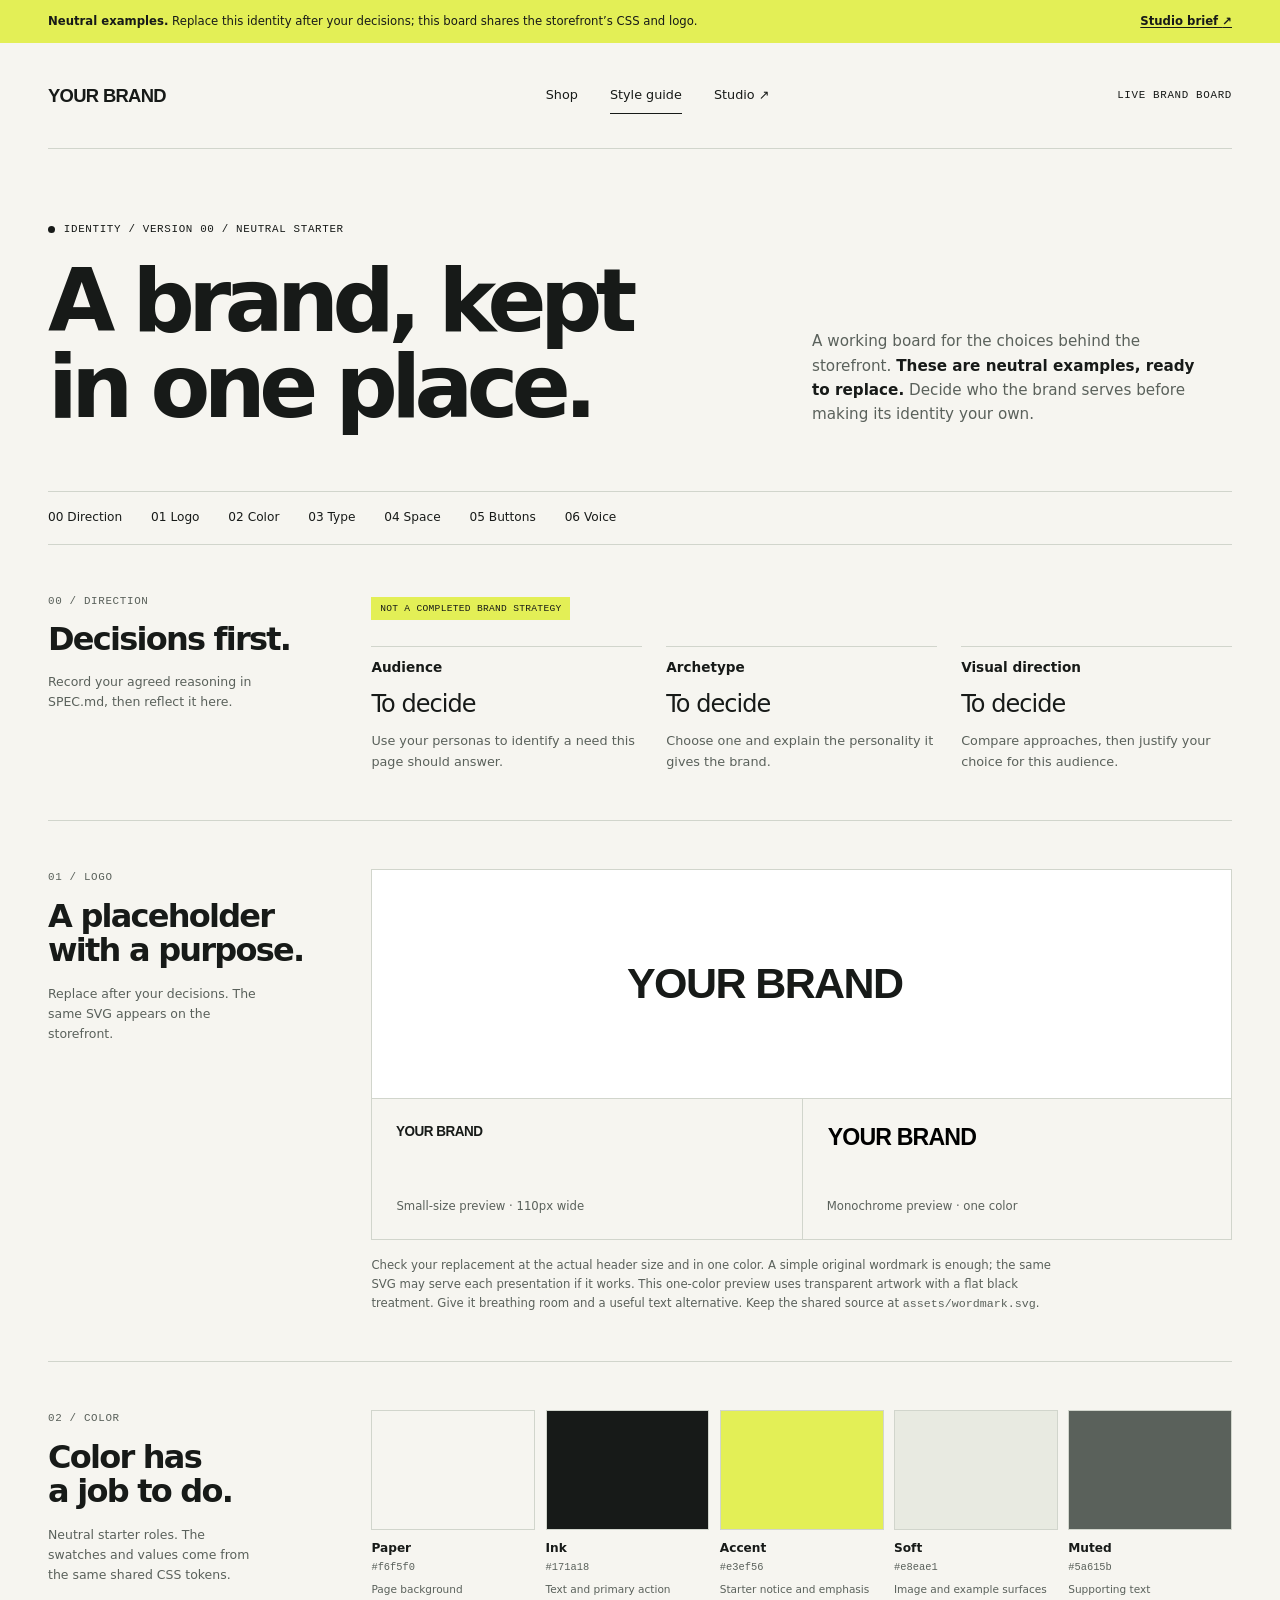
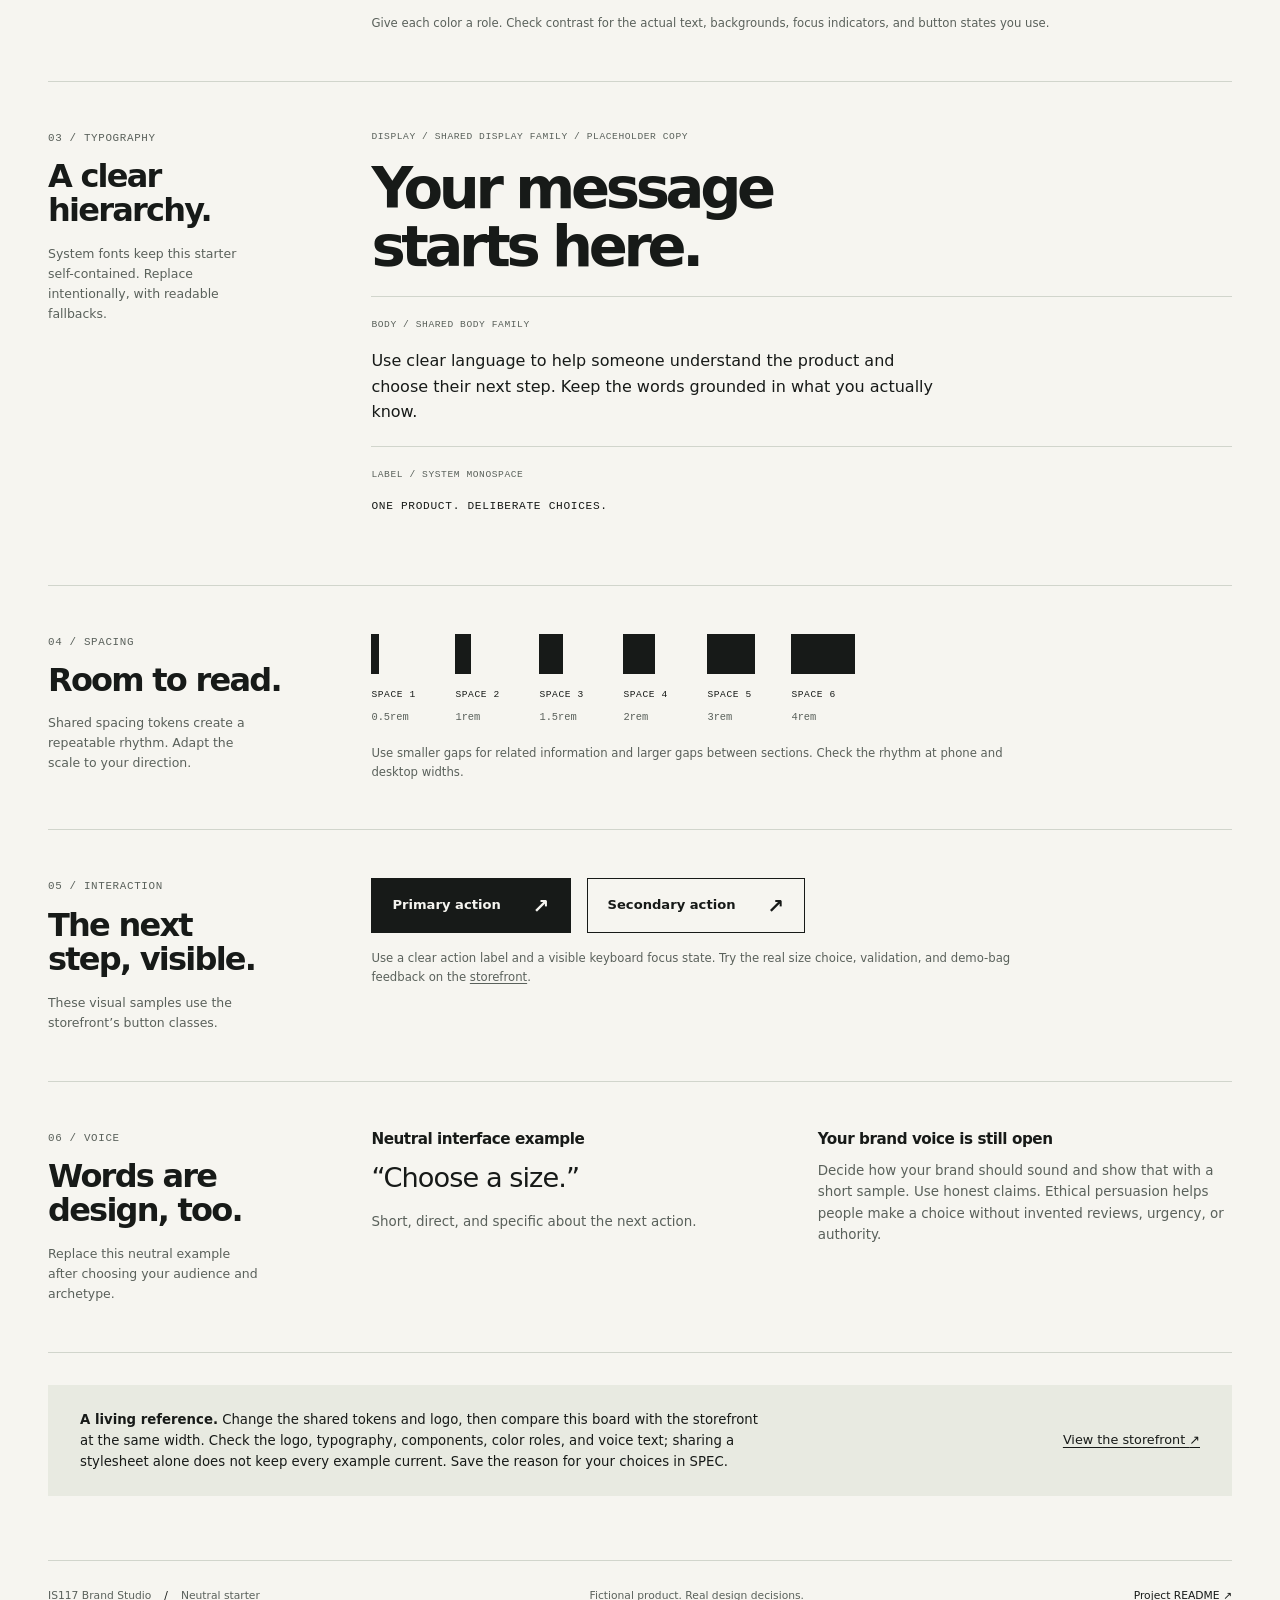
==== public/styleguide.html @ 59103b3f "Initial commit" ====
<!doctype html>
<html lang="en">
  <head>
    <meta charset="utf-8" />
    <meta name="viewport" content="width=device-width, initial-scale=1" />
    <meta
      name="description"
      content="The live, neutral brand board for the IS117 T-shirt storefront. Shared tokens and assets keep design choices connected to the page."
    />
    <title>Live style guide — Your Brand starter</title>
    <link rel="icon" href="data:," />
    <link rel="stylesheet" href="styles.css" />
    <script src="styleguide.js" defer></script>
  </head>
  <body>
    <a class="skip-link" href="#main">Skip to content</a>
    <aside class="starter-notice" aria-label="Starter information">
      <span
        ><strong>Neutral examples.</strong> Replace this identity after your
        decisions; this board shares the storefront’s CSS and logo.</span
      ><a href="studio.html">Studio brief <span aria-hidden="true">↗</span></a>
    </aside>
    <header class="site-header wrap">
      <a
        class="brand-link"
        href="index.html"
        aria-label="Your Brand storefront home"
        ><img
          class="wordmark"
          src="assets/wordmark.svg"
          alt="Neutral starter wordmark"
          width="175"
          height="26"
      /></a>
      <nav class="main-nav" aria-label="Main navigation">
        <a class="nav-link" href="index.html">Shop</a
        ><a class="nav-link" href="styleguide.html" aria-current="page"
          >Style guide</a
        ><a class="nav-link" href="studio.html"
          >Studio <span aria-hidden="true">↗</span></a
        >
      </nav>
      <span class="micro-label">Live brand board</span>
    </header>
    <main id="main">
      <section class="page-hero wrap" aria-labelledby="guide-title">
        <p class="eyebrow">
          <span class="status-dot" aria-hidden="true"></span> Identity / version
          00 / neutral starter
        </p>
        <h1 id="guide-title">A brand, kept<br />in one place.</h1>
        <p class="hero-summary">
          A working board for the choices behind the storefront.
          <strong>These are neutral examples, ready to replace.</strong> Decide
          who the brand serves before making its identity your own.
        </p>
      </section>
      <nav class="page-subnav wrap" aria-label="Style guide sections">
        <a class="section-link" href="#direction">00 Direction</a
        ><a class="section-link" href="#logo">01 Logo</a
        ><a class="section-link" href="#palette">02 Color</a
        ><a class="section-link" href="#type">03 Type</a
        ><a class="section-link" href="#spacing">04 Space</a
        ><a class="section-link" href="#buttons">05 Buttons</a
        ><a class="section-link" href="#voice">06 Voice</a>
      </nav>

      <section
        id="direction"
        class="guide-section wrap"
        aria-labelledby="direction-title"
      >
        <div class="section-heading">
          <span class="section-number">00 / Direction</span>
          <h2 id="direction-title">Decisions first.</h2>
          <p>Record your agreed reasoning in SPEC.md, then reflect it here.</p>
        </div>
        <div class="guide-content">
          <span class="draft-label">Not a completed brand strategy</span>
          <div class="decision-grid">
            <div>
              <h3>Audience</h3>
              <p class="undecided">To decide</p>
              <p>
                Use your personas to identify a need this page should answer.
              </p>
            </div>
            <div>
              <h3>Archetype</h3>
              <p class="undecided">To decide</p>
              <p>Choose one and explain the personality it gives the brand.</p>
            </div>
            <div>
              <h3>Visual direction</h3>
              <p class="undecided">To decide</p>
              <p>
                Compare approaches, then justify your choice for this audience.
              </p>
            </div>
          </div>
        </div>
      </section>

      <section
        id="logo"
        class="guide-section wrap"
        aria-labelledby="logo-title"
      >
        <div class="section-heading">
          <span class="section-number">01 / Logo</span>
          <h2 id="logo-title">A placeholder<br />with a purpose.</h2>
          <p>
            Replace after your decisions. The same SVG appears on the
            storefront.
          </p>
        </div>
        <div class="guide-content">
          <div class="logo-board">
            <img
              src="assets/wordmark.svg"
              alt="Neutral starter wordmark"
              width="350"
              height="52"
            />
          </div>
          <div class="logo-variants">
            <div class="logo-variant">
              <img
                class="logo-small"
                src="assets/wordmark.svg"
                alt="Neutral starter wordmark at a small size"
                width="110"
                height="16"
              />
              <p>Small-size preview · 110px wide</p>
            </div>
            <div class="logo-variant">
              <img
                class="logo-mono"
                src="assets/wordmark.svg"
                alt="Neutral starter wordmark in monochrome"
                width="190"
                height="28"
              />
              <p>Monochrome preview · one color</p>
            </div>
          </div>
          <p class="guide-note">
            Check your replacement at the actual header size and in one color. A
            simple original wordmark is enough; the same SVG may serve each
            presentation if it works. This one-color preview uses transparent
            artwork with a flat black treatment. Give it breathing room and a
            useful text alternative. Keep the shared source at
            <code>assets/wordmark.svg</code>.
          </p>
        </div>
      </section>

      <section
        id="palette"
        class="guide-section wrap"
        aria-labelledby="palette-title"
      >
        <div class="section-heading">
          <span class="section-number">02 / Color</span>
          <h2 id="palette-title">Color has<br />a job to do.</h2>
          <p>
            Neutral starter roles. The swatches and values come from the same
            shared CSS tokens.
          </p>
        </div>
        <div class="guide-content">
          <div class="palette-grid">
            <article class="palette-card">
              <div
                class="color-swatch"
                style="--swatch-color: var(--color-paper)"
              ></div>
              <h3>Paper</h3>
              <code data-color-token="--color-paper">CSS token</code>
              <p>Page background</p>
            </article>
            <article class="palette-card">
              <div
                class="color-swatch"
                style="--swatch-color: var(--color-ink)"
              ></div>
              <h3>Ink</h3>
              <code data-color-token="--color-ink">CSS token</code>
              <p>Text and primary action</p>
            </article>
            <article class="palette-card">
              <div
                class="color-swatch"
                style="--swatch-color: var(--color-accent)"
              ></div>
              <h3>Accent</h3>
              <code data-color-token="--color-accent">CSS token</code>
              <p>Starter notice and emphasis</p>
            </article>
            <article class="palette-card">
              <div
                class="color-swatch"
                style="--swatch-color: var(--color-soft)"
              ></div>
              <h3>Soft</h3>
              <code data-color-token="--color-soft">CSS token</code>
              <p>Image and example surfaces</p>
            </article>
            <article class="palette-card">
              <div
                class="color-swatch"
                style="--swatch-color: var(--color-muted)"
              ></div>
              <h3>Muted</h3>
              <code data-color-token="--color-muted">CSS token</code>
              <p>Supporting text</p>
            </article>
          </div>
          <p class="guide-note">
            Give each color a role. Check contrast for the actual text,
            backgrounds, focus indicators, and button states you use.
          </p>
        </div>
      </section>

      <section
        id="type"
        class="guide-section wrap"
        aria-labelledby="type-title"
      >
        <div class="section-heading">
          <span class="section-number">03 / Typography</span>
          <h2 id="type-title">A clear<br />hierarchy.</h2>
          <p>
            System fonts keep this starter self-contained. Replace
            intentionally, with readable fallbacks.
          </p>
        </div>
        <div class="guide-content">
          <div class="type-specimen">
            <span class="type-label"
              >Display / shared display family / placeholder copy</span
            >
            <p class="type-display">Your message<br />starts here.</p>
          </div>
          <div class="type-specimen">
            <span class="type-label">Body / shared body family</span>
            <p class="type-body">
              Use clear language to help someone understand the product and
              choose their next step. Keep the words grounded in what you
              actually know.
            </p>
          </div>
          <div class="type-specimen">
            <span class="type-label">Label / system monospace</span>
            <p class="type-mono">One product. Deliberate choices.</p>
          </div>
        </div>
      </section>

      <section
        id="spacing"
        class="guide-section wrap"
        aria-labelledby="spacing-title"
      >
        <div class="section-heading">
          <span class="section-number">04 / Spacing</span>
          <h2 id="spacing-title">Room to read.</h2>
          <p>
            Shared spacing tokens create a repeatable rhythm. Adapt the scale to
            your direction.
          </p>
        </div>
        <div class="guide-content">
          <div class="spacing-grid">
            <div class="spacing-token">
              <div
                class="spacing-bar"
                style="--token-size: var(--space-1)"
              ></div>
              <span class="token-name">Space 1</span
              ><code data-space-token="--space-1">CSS token</code>
            </div>
            <div class="spacing-token">
              <div
                class="spacing-bar"
                style="--token-size: var(--space-2)"
              ></div>
              <span class="token-name">Space 2</span
              ><code data-space-token="--space-2">CSS token</code>
            </div>
            <div class="spacing-token">
              <div
                class="spacing-bar"
                style="--token-size: var(--space-3)"
              ></div>
              <span class="token-name">Space 3</span
              ><code data-space-token="--space-3">CSS token</code>
            </div>
            <div class="spacing-token">
              <div
                class="spacing-bar"
                style="--token-size: var(--space-4)"
              ></div>
              <span class="token-name">Space 4</span
              ><code data-space-token="--space-4">CSS token</code>
            </div>
            <div class="spacing-token">
              <div
                class="spacing-bar"
                style="--token-size: var(--space-5)"
              ></div>
              <span class="token-name">Space 5</span
              ><code data-space-token="--space-5">CSS token</code>
            </div>
            <div class="spacing-token">
              <div
                class="spacing-bar"
                style="--token-size: var(--space-6)"
              ></div>
              <span class="token-name">Space 6</span
              ><code data-space-token="--space-6">CSS token</code>
            </div>
          </div>
          <p class="guide-note">
            Use smaller gaps for related information and larger gaps between
            sections. Check the rhythm at phone and desktop widths.
          </p>
        </div>
      </section>

      <section
        id="buttons"
        class="guide-section wrap"
        aria-labelledby="buttons-title"
      >
        <div class="section-heading">
          <span class="section-number">05 / Interaction</span>
          <h2 id="buttons-title">The next<br />step, visible.</h2>
          <p>These visual samples use the storefront’s button classes.</p>
        </div>
        <div class="guide-content">
          <div class="button-samples">
            <span class="button button-primary"
              >Primary action <span aria-hidden="true">↗</span></span
            ><span class="button button-secondary"
              >Secondary action <span aria-hidden="true">↗</span></span
            >
          </div>
          <p class="guide-note">
            Use a clear action label and a visible keyboard focus state. Try the
            real size choice, validation, and demo-bag feedback on the
            <a href="index.html">storefront</a>.
          </p>
        </div>
      </section>

      <section
        id="voice"
        class="guide-section wrap"
        aria-labelledby="voice-title"
      >
        <div class="section-heading">
          <span class="section-number">06 / Voice</span>
          <h2 id="voice-title">Words are<br />design, too.</h2>
          <p>
            Replace this neutral example after choosing your audience and
            archetype.
          </p>
        </div>
        <div class="guide-content">
          <div class="voice-grid">
            <div>
              <h3>Neutral interface example</h3>
              <p class="voice-example">“Choose a size.”</p>
              <p>Short, direct, and specific about the next action.</p>
            </div>
            <div>
              <h3>Your brand voice is still open</h3>
              <p>
                Decide how your brand should sound and show that with a short
                sample. Use honest claims. Ethical persuasion helps people make
                a choice without invented reviews, urgency, or authority.
              </p>
            </div>
          </div>
        </div>
      </section>

      <div class="guide-footer-note wrap">
        <p>
          <strong>A living reference.</strong> Change the shared tokens and
          logo, then compare this board with the storefront at the same width.
          Check the logo, typography, components, color roles, and voice text;
          sharing a stylesheet alone does not keep every example current. Save
          the reason for your choices in SPEC.
        </p>
        <a href="index.html"
          >View the storefront <span aria-hidden="true">↗</span></a
        >
      </div>
    </main>
    <footer class="site-footer wrap">
      <p>
        IS117 Brand Studio <span class="footer-separator"> / </span> Neutral
        starter
      </p>
      <p class="footer-tagline">Fictional product. Real design decisions.</p>
      <a href="https://github.com/kaw393939/is117-brand-studio#readme"
        >Project README <span aria-hidden="true">↗</span></a
      >
    </footer>
  </body>
</html>
---- public/styles.css ----
/* Shared brand tokens. Change these after you agree on your brand direction.
   Both the storefront and the live style guide use this file. */
:root {
  --color-paper: #f6f5f0;
  --color-ink: #171a18;
  --color-muted: #5a615b;
  --color-line: #d1d5cc;
  --color-accent: #e3ef56;
  --color-soft: #e8eae1;
  --color-white: #fff;
  --color-danger: #992e28;
  --font-body:
    system-ui, -apple-system, blinkmacsystemfont, "Segoe UI", sans-serif;
  --font-display:
    system-ui, -apple-system, blinkmacsystemfont, "Segoe UI", sans-serif;
  --font-mono: ui-monospace, sfmono-regular, consolas, monospace;
  --space-1: 0.5rem;
  --space-2: 1rem;
  --space-3: 1.5rem;
  --space-4: 2rem;
  --space-5: 3rem;
  --space-6: 4rem;
  --page-width: 1440px;
}

* {
  box-sizing: border-box;
}

html {
  scroll-behavior: smooth;
  scroll-padding-top: 1.5rem;
}

body {
  margin: 0;
  background: var(--color-paper);
  color: var(--color-ink);
  font-family: var(--font-body);
  line-height: 1.6;
  -webkit-font-smoothing: antialiased;
}

img,
svg {
  display: block;
  max-width: 100%;
}

button,
a,
input {
  -webkit-tap-highlight-color: transparent;
}

a {
  color: inherit;
  text-underline-offset: 0.2em;
  text-decoration-thickness: 1px;
}

a:hover {
  text-decoration-thickness: 2px;
}

button,
input {
  font: inherit;
}

button {
  cursor: pointer;
}

button:disabled {
  cursor: default;
}

:focus-visible {
  outline: 3px solid var(--color-ink);
  outline-offset: 5px;
}

[hidden] {
  display: none !important;
}

::selection {
  background: var(--color-accent);
  color: var(--color-ink);
}

h1,
h2,
h3,
p {
  margin: 0;
}

h1,
h2,
h3 {
  font-family: var(--font-display);
  font-weight: 550;
}

h1 {
  font-size: clamp(3.4rem, 6.25vw, 6.6rem);
  line-height: 0.99;
  letter-spacing: -0.075em;
}

h2 {
  font-size: clamp(2rem, 3.6vw, 3.75rem);
  line-height: 1.08;
  letter-spacing: -0.055em;
}

h3 {
  font-size: 1.3rem;
  line-height: 1.3;
  letter-spacing: -0.03em;
}

p + p {
  margin-top: var(--space-2);
}

.wrap {
  width: min(calc(100% - 6rem), var(--page-width));
  margin-inline: auto;
}

.muted {
  color: var(--color-muted);
}

.eyebrow,
.micro-label,
.visual-label,
.image-caption,
.section-number,
.type-label,
.token-name {
  font-family: var(--font-mono);
  font-size: 0.68rem;
  font-weight: 500;
  line-height: 1.5;
  letter-spacing: 0.06em;
  text-transform: uppercase;
}

.eyebrow {
  display: flex;
  align-items: center;
  gap: 0.55rem;
}

.status-dot {
  width: 7px;
  height: 7px;
  display: inline-block;
  background: var(--color-ink);
  border-radius: 50%;
}

.skip-link {
  position: fixed;
  top: 8px;
  left: 8px;
  z-index: 10;
  transform: translateY(-180%);
  padding: 0.75rem 1rem;
  background: var(--color-ink);
  color: var(--color-white);
}

.skip-link:focus {
  transform: translateY(0);
}

.starter-notice {
  display: flex;
  justify-content: space-between;
  align-items: center;
  gap: 1.5rem;
  padding: 0.8rem 3rem;
  background: var(--color-accent);
  font-size: 0.73rem;
  line-height: 1.5;
}

.starter-notice a {
  flex-shrink: 0;
  font-weight: 650;
}

.site-header {
  min-height: 106px;
  display: flex;
  align-items: center;
  gap: 3rem;
  border-bottom: 1px solid var(--color-line);
}

.brand-link {
  display: inline-block;
  flex-shrink: 0;
}

.wordmark {
  width: 150px;
  height: auto;
}

.main-nav {
  display: flex;
  justify-content: center;
  align-items: center;
  gap: 2rem;
  margin-inline: auto;
}

.nav-link,
.bag-link {
  text-decoration: none;
  font-size: 0.8rem;
}

.nav-link {
  padding-block: 0.5rem;
  border-bottom: 1px solid transparent;
}

.nav-link:hover,
.nav-link[aria-current="page"] {
  border-color: currentcolor;
}

.bag-link {
  display: flex;
  align-items: center;
  gap: 0.65rem;
  white-space: nowrap;
}

.bag-count {
  display: grid;
  place-items: center;
  min-width: 1.7rem;
  height: 1.7rem;
  border: 1px solid var(--color-ink);
  border-radius: 50%;
  font-size: 0.7rem;
}

.product-section {
  display: grid;
  grid-template-columns: 1.13fr 1fr;
  gap: clamp(3rem, 7vw, 8rem);
  padding-block: var(--space-5) 5rem;
  align-items: start;
}

.product-visual {
  position: relative;
  background: var(--color-soft);
}

.visual-label {
  position: absolute;
  z-index: 1;
  inset: 1.3rem 1.4rem auto;
  display: flex;
  justify-content: space-between;
  gap: 1rem;
  font-size: 0.6rem;
}

.shirt-image {
  width: 100%;
  height: auto;
  aspect-ratio: 800 / 880;
  object-fit: contain;
}

.image-caption {
  display: flex;
  align-items: center;
  justify-content: space-between;
  gap: 1rem;
  padding: 1.2rem 1.4rem;
  border-top: 1px solid var(--color-line);
  font-size: 0.59rem;
}

.image-caption > :last-child {
  font-family: var(--font-body);
  font-size: 1.5rem;
  line-height: 1;
}

.product-information {
  max-width: 530px;
  padding-block: 1rem;
}

.product-information h1 {
  margin-top: 1.6rem;
}

.product-intro {
  font-size: 1.2rem;
  line-height: 1.5;
  margin-top: 1.8rem;
  letter-spacing: -0.025em;
}

.product-description {
  margin-top: 0.6rem;
  font-size: 0.88rem;
  max-width: 430px;
}

.price-row {
  display: flex;
  align-items: center;
  justify-content: space-between;
  gap: 1rem;
  margin-block: 2rem 1.5rem;
  padding-bottom: 1.2rem;
  border-bottom: 1px solid var(--color-line);
}

.price {
  font-size: 1.65rem;
  letter-spacing: -0.04em;
  font-weight: 600;
}

.price span {
  font-family: var(--font-mono);
  font-size: 0.65rem;
  font-weight: 400;
  letter-spacing: 0;
  margin-left: 0.25rem;
}

.price-row .micro-label {
  color: var(--color-muted);
  font-size: 0.6rem;
}

fieldset {
  padding: 0;
  margin: 0;
  border: 0;
  min-width: 0;
}

legend {
  padding: 0;
  font-size: 0.84rem;
  font-weight: 650;
}

.field-help {
  margin-top: 0.3rem;
  color: var(--color-muted);
  font-size: 0.74rem;
}

.size-options {
  display: grid;
  grid-template-columns: repeat(4, 1fr);
  gap: 0.6rem;
  margin-top: 1rem;
}

.size-option {
  position: relative;
  cursor: pointer;
}

.size-option input {
  position: absolute;
  opacity: 0;
  width: 100%;
  height: 100%;
  margin: 0;
  cursor: pointer;
}

.size-option span {
  display: grid;
  place-items: center;
  min-height: 3.2rem;
  border: 1px solid var(--color-line);
  background: var(--color-paper);
  font-size: 0.83rem;
  transition:
    background 150ms ease,
    border-color 150ms ease;
}

.size-option input:checked + span {
  background: var(--color-ink);
  border-color: var(--color-ink);
  color: var(--color-paper);
}

.size-option input:hover + span {
  border-color: var(--color-ink);
}

.size-option input:focus-visible + span {
  outline: 3px solid var(--color-ink);
  outline-offset: 4px;
}

.size-option input:focus-visible {
  outline: none;
}

.field-error {
  color: var(--color-danger);
  font-size: 0.8rem;
  margin-top: 0.9rem;
  font-weight: 550;
}

.button {
  display: inline-flex;
  align-items: center;
  justify-content: space-between;
  gap: 2rem;
  min-height: 3.4rem;
  border: 1px solid var(--color-ink);
  padding: 0.9rem 1.25rem;
  font-size: 0.82rem;
  font-weight: 550;
  line-height: 1.4;
  text-decoration: none;
  transition:
    background 150ms ease,
    color 150ms ease;
}

.button > span[aria-hidden] {
  font-size: 1.25rem;
  line-height: 1;
}

.button-primary {
  background: var(--color-ink);
  color: var(--color-paper);
}

.button-primary:hover {
  background: var(--color-accent);
  color: var(--color-ink);
}

.button-secondary {
  background: transparent;
  color: var(--color-ink);
}

.button-secondary:hover {
  background: var(--color-soft);
}

.add-button {
  width: 100%;
  margin-top: 1.4rem;
}

.demo-disclaimer {
  font-size: 0.68rem;
  line-height: 1.65;
  color: var(--color-muted);
  margin-top: 0.9rem;
  max-width: 420px;
}

.product-facts {
  margin-bottom: 0;
  margin-top: 1.8rem;
}

.product-facts div {
  display: flex;
  justify-content: space-between;
  gap: 1rem;
  padding-block: 0.62rem;
  border-top: 1px solid var(--color-line);
  font-size: 0.71rem;
}

.product-facts dt {
  color: var(--color-muted);
}

.product-facts dd {
  margin: 0;
  font-weight: 500;
  text-align: right;
}

.bag-section {
  display: grid;
  grid-template-columns: 1fr 1fr;
  gap: 3rem;
  border-top: 1px solid var(--color-line);
  padding-block: 3rem;
}

.bag-section h2 {
  margin-top: 0.6rem;
  font-size: clamp(2rem, 3vw, 3rem);
}

.bag-details {
  padding-top: 0.2rem;
  font-size: 0.85rem;
}

.bag-message {
  max-width: 500px;
}

.bag-items {
  list-style: none;
  margin: 1rem 0;
  padding: 0;
}

.bag-items:empty {
  margin: 0;
}

.bag-items li {
  padding-block: 0.55rem;
  border-bottom: 1px solid var(--color-line);
  font-size: 0.78rem;
}

.text-button {
  padding: 0.5rem 0;
  border: 0;
  background: transparent;
  color: var(--color-ink);
  font-size: 0.8rem;
  text-decoration: underline;
  text-underline-offset: 0.25rem;
}

.text-button:disabled {
  opacity: 0.5;
}

.bag-details .field-help {
  margin-top: 0.4rem;
  font-size: 0.69rem;
}

.starter-next {
  display: grid;
  grid-template-columns: 1fr 1fr;
  gap: 1.5rem 3rem;
  background: var(--color-accent);
  padding: 2.7rem 3rem 3rem;
  margin-block: 1rem 4rem;
}

.starter-next > .eyebrow {
  grid-column: 1 / -1;
}

.starter-next > div {
  max-width: 470px;
  font-size: 0.86rem;
}

.starter-next .button {
  margin-top: 1.6rem;
}

.site-footer {
  display: flex;
  align-items: center;
  justify-content: space-between;
  gap: 2rem;
  border-top: 1px solid var(--color-line);
  padding-block: 1.6rem;
  font-size: 0.67rem;
  color: var(--color-muted);
}

.footer-tagline {
  margin: 0;
}

.footer-separator {
  margin-inline: 0.6rem;
  color: var(--color-ink);
}

.site-footer a {
  color: var(--color-ink);
}

/* Shared editorial pages */
.page-hero {
  padding-block: 4.5rem 3.8rem;
  display: grid;
  grid-template-columns: 1.25fr 0.75fr;
  align-items: end;
  gap: 1.3rem 4rem;
}

.page-hero > .eyebrow {
  grid-column: 1 / -1;
}

.page-hero h1 {
  font-size: clamp(3.5rem, 6.8vw, 7.3rem);
}

.page-hero .hero-summary {
  max-width: 400px;
  font-size: 0.95rem;
  color: var(--color-muted);
  padding-bottom: 0.25rem;
}

.hero-summary strong {
  font-weight: 550;
  color: var(--color-ink);
}

.page-subnav {
  display: flex;
  flex-wrap: wrap;
  gap: 0.6rem 1.8rem;
  padding-block: 1rem;
  border-top: 1px solid var(--color-line);
  border-bottom: 1px solid var(--color-line);
  font-size: 0.76rem;
}

.section-link {
  text-decoration: none;
}

.section-link:hover {
  text-decoration: underline;
}

.guide-section {
  padding-block: 3rem;
  border-bottom: 1px solid var(--color-line);
  display: grid;
  grid-template-columns: 0.32fr 1fr;
  column-gap: 3rem;
}

.section-heading .section-number {
  color: var(--color-muted);
  display: block;
  margin-bottom: 0.8rem;
}

.section-heading h2 {
  font-size: clamp(1.7rem, 2.5vw, 2.65rem);
}

.section-heading p {
  font-size: 0.78rem;
  color: var(--color-muted);
  margin-top: 1rem;
  max-width: 210px;
}

.guide-content {
  min-width: 0;
}

.draft-label {
  display: inline-block;
  padding: 0.3rem 0.55rem;
  background: var(--color-accent);
  color: var(--color-ink);
  font-family: var(--font-mono);
  font-size: 0.6rem;
  line-height: 1.4;
  letter-spacing: 0.03em;
  text-transform: uppercase;
}

.decision-grid {
  display: grid;
  grid-template-columns: repeat(3, 1fr);
  gap: 1.5rem;
  margin-top: 1.6rem;
}

.decision-grid > div {
  border-top: 1px solid var(--color-line);
  padding-top: 0.8rem;
}

.decision-grid h3 {
  font-size: 0.85rem;
  font-weight: 650;
  letter-spacing: 0;
}

.decision-grid p {
  font-size: 0.8rem;
  color: var(--color-muted);
  margin-top: 0.5rem;
}

.decision-grid .undecided {
  font-size: 1.5rem;
  font-weight: 450;
  color: var(--color-ink);
  letter-spacing: -0.04em;
}

.logo-board {
  min-height: 230px;
  display: grid;
  place-items: center;
  padding: 3rem;
  background: var(--color-white);
  border: 1px solid var(--color-line);
}

.logo-board img {
  width: min(100%, 380px);
}

.logo-variants {
  display: grid;
  grid-template-columns: 1fr 1fr;
  border: 1px solid var(--color-line);
  border-top: 0;
}

.logo-variant {
  min-height: 140px;
  padding: 1.5rem;
  display: flex;
  flex-direction: column;
  justify-content: space-between;
  gap: 1.5rem;
}

.logo-variant + .logo-variant {
  border-left: 1px solid var(--color-line);
}

.logo-small {
  width: 110px;
  height: auto;
}

.logo-mono {
  width: 190px;
  filter: brightness(0);
}

.logo-variant p,
.guide-note {
  font-size: 0.73rem;
  color: var(--color-muted);
}

.guide-note {
  margin-top: 1rem;
  max-width: 680px;
}

.palette-grid {
  display: grid;
  grid-template-columns: repeat(5, 1fr);
  gap: 0.65rem;
}

.color-swatch {
  height: 120px;
  border: 1px solid var(--color-line);
  background: var(--swatch-color);
}

.palette-card h3 {
  font-size: 0.76rem;
  letter-spacing: 0;
  font-weight: 650;
  margin-top: 0.65rem;
}

.palette-card code {
  font-family: var(--font-mono);
  font-size: 0.65rem;
  color: var(--color-muted);
  display: block;
  margin-top: 0.15rem;
}

.palette-card p {
  font-size: 0.66rem;
  color: var(--color-muted);
  margin-top: 0.4rem;
  line-height: 1.5;
}

.type-specimen {
  border-top: 1px solid var(--color-line);
  padding-block: 1.3rem;
}

.type-specimen:first-child {
  border-top: 0;
  padding-top: 0;
}

.type-label {
  display: block;
  margin-bottom: 1rem;
  color: var(--color-muted);
  font-size: 0.6rem;
}

.type-display {
  font-family: var(--font-display);
  font-size: clamp(2.5rem, 4.5vw, 5rem);
  font-weight: 550;
  letter-spacing: -0.075em;
  line-height: 1;
  max-width: 700px;
}

.type-body {
  font-family: var(--font-body);
  font-size: 1rem;
  max-width: 570px;
}

.type-mono {
  font-family: var(--font-mono);
  text-transform: uppercase;
  font-size: 0.7rem;
  letter-spacing: 0.06em;
}

.spacing-grid {
  display: flex;
  flex-wrap: wrap;
  align-items: start;
  gap: 2rem;
}

.spacing-token {
  min-width: 52px;
}

.spacing-bar {
  width: var(--token-size);
  height: 40px;
  background: var(--color-ink);
  margin-bottom: 0.9rem;
}

.token-name {
  display: block;
  font-size: 0.6rem;
}

.spacing-token code {
  font-family: var(--font-mono);
  color: var(--color-muted);
  font-size: 0.65rem;
}

.button-samples {
  display: flex;
  flex-wrap: wrap;
  gap: 1rem;
}

.button-samples .button {
  min-width: 185px;
}

.voice-grid {
  display: grid;
  grid-template-columns: 1fr 1fr;
  gap: 2rem;
}

.voice-grid h3 {
  font-size: 0.95rem;
  font-weight: 600;
  margin-bottom: 0.65rem;
}

.voice-grid p {
  font-size: 0.84rem;
  color: var(--color-muted);
}

.voice-example {
  font-size: 1.7rem !important;
  color: var(--color-ink) !important;
  letter-spacing: -0.035em;
  line-height: 1.3;
}

.guide-footer-note {
  display: flex;
  gap: 2rem;
  align-items: center;
  justify-content: space-between;
  background: var(--color-soft);
  padding: 1.5rem 2rem;
  margin-block: 2rem 4rem;
}

.guide-footer-note p {
  font-size: 0.83rem;
  max-width: 680px;
}

.guide-footer-note a {
  font-size: 0.8rem;
  white-space: nowrap;
}

@media (width >= 1600px) {
  .product-section {
    gap: 8rem;
  }
}

@media (width <= 1100px) {
  .wrap {
    width: calc(100% - 4rem);
  }

  .starter-notice {
    padding-inline: 2rem;
  }

  .site-header {
    gap: 1.7rem;
  }

  .main-nav {
    gap: 1.25rem;
  }

  .product-section {
    gap: 3rem;
    align-items: start;
  }

  .product-information h1 {
    font-size: clamp(3.4rem, 7vw, 5rem);
  }

  .product-information {
    padding-top: 0.5rem;
  }

  .product-intro {
    margin-top: 1.4rem;
  }

  .price-row {
    margin-top: 1.5rem;
  }

  .page-hero {
    column-gap: 2rem;
  }

  .guide-section {
    grid-template-columns: 0.35fr 1fr;
    gap: 2rem;
  }

  .palette-grid {
    grid-template-columns: repeat(3, 1fr);
    row-gap: 1.6rem;
  }
}

@media (width <= 760px) {
  .wrap {
    width: calc(100% - 2.5rem);
  }

  .starter-notice {
    padding: 0.75rem 1.25rem;
    font-size: 0.67rem;
    gap: 1rem;
  }

  .starter-notice > span {
    max-width: 480px;
  }

  .starter-notice a {
    font-size: 0.65rem;
  }

  .site-header {
    min-height: 108px;
    display: grid;
    grid-template-columns: 1fr auto;
    gap: 0.5rem 1rem;
    padding-block: 1.2rem 1rem;
  }

  .wordmark {
    width: 130px;
  }

  .main-nav {
    grid-row: 2;
    grid-column: 1 / -1;
    margin: 0;
    justify-content: flex-start;
    gap: 1.5rem;
  }

  .nav-link,
  .bag-link {
    font-size: 0.73rem;
  }

  .bag-link {
    grid-column: 2;
    grid-row: 1;
  }

  .bag-count {
    min-width: 1.5rem;
    height: 1.5rem;
  }

  .product-section {
    grid-template-columns: 1fr;
    gap: 2rem;
    padding-block: 1.5rem 3rem;
  }

  .product-visual {
    max-width: 600px;
    width: 100%;
    margin-inline: auto;
  }

  .shirt-image {
    max-height: 530px;
  }

  .product-information {
    max-width: none;
    padding: 0;
  }

  .product-information h1 {
    font-size: clamp(4.2rem, 13vw, 7rem);
    margin-top: 1rem;
  }

  .product-intro {
    font-size: 1.1rem;
    margin-top: 1.4rem;
  }

  .product-description {
    max-width: 580px;
  }

  .product-facts {
    margin-top: 1.5rem;
  }

  .bag-section {
    grid-template-columns: 1fr;
    gap: 1.3rem;
    padding-block: 2rem;
  }

  .bag-section h2 {
    margin-top: 0.6rem;
  }

  .starter-next {
    grid-template-columns: 1fr;
    padding: 1.8rem;
    gap: 1.3rem;
    margin-block: 1rem 3rem;
  }

  .starter-next > div {
    max-width: none;
  }

  .site-footer {
    flex-wrap: wrap;
    gap: 0.7rem 2rem;
    padding-block: 1.5rem;
  }

  .footer-tagline {
    display: none;
  }

  .page-hero {
    padding-block: 2.5rem;
    grid-template-columns: 1fr;
    row-gap: 1.4rem;
  }

  .page-hero h1 {
    font-size: clamp(3.7rem, 11vw, 6rem);
  }

  .page-hero .hero-summary {
    max-width: 570px;
    font-size: 0.9rem;
  }

  .page-subnav {
    gap: 0.6rem 1.2rem;
    font-size: 0.72rem;
  }

  .guide-section {
    grid-template-columns: 1fr;
    gap: 1.8rem;
    padding-block: 2.3rem;
  }

  .section-heading {
    display: grid;
    grid-template-columns: 1fr 1fr;
    column-gap: 2rem;
  }

  .section-heading .section-number {
    grid-column: 1 / -1;
    margin-bottom: 0.5rem;
  }

  .section-heading p {
    max-width: none;
    margin: 0;
    font-size: 0.73rem;
  }

  .decision-grid {
    gap: 1rem;
  }

  .decision-grid .undecided {
    font-size: 1.3rem;
  }

  .decision-grid p {
    font-size: 0.73rem;
  }

  .palette-grid {
    grid-template-columns: repeat(5, 1fr);
  }

  .color-swatch {
    height: 85px;
  }

  .palette-card p {
    font-size: 0.62rem;
  }

  .palette-card code {
    font-size: 0.57rem;
  }

  .guide-footer-note {
    flex-direction: column;
    align-items: start;
    gap: 1rem;
    margin-block: 1.5rem 3rem;
    padding: 1.5rem;
  }
}

@media (width <= 420px) {
  .starter-notice {
    align-items: start;
    flex-direction: column;
    gap: 0.35rem;
  }

  .visual-label {
    inset: 1rem 1rem auto;
    font-size: 0.53rem;
  }

  .image-caption {
    font-size: 0.53rem;
    padding: 1rem;
  }

  .price-row .micro-label {
    font-size: 0.54rem;
  }

  .section-heading {
    grid-template-columns: 1fr;
    gap: 0.6rem;
  }

  .section-heading .section-number {
    margin: 0;
  }

  .decision-grid {
    grid-template-columns: 1fr;
    gap: 1.2rem;
  }

  .decision-grid > div {
    display: grid;
    grid-template-columns: 0.5fr 1fr;
    gap: 0.4rem 1rem;
  }

  .decision-grid p {
    margin-top: 0;
  }

  .decision-grid p:last-child {
    grid-column: 2;
  }

  .palette-grid {
    grid-template-columns: repeat(3, 1fr);
  }

  .color-swatch {
    height: 90px;
  }

  .logo-board {
    min-height: 190px;
    padding: 2rem;
  }

  .logo-variants {
    grid-template-columns: 1fr;
  }

  .logo-variant {
    min-height: 125px;
  }

  .logo-variant + .logo-variant {
    border-left: 0;
    border-top: 1px solid var(--color-line);
  }

  .voice-grid {
    grid-template-columns: 1fr;
    gap: 1.5rem;
  }
}

@media (prefers-reduced-motion: reduce) {
  html {
    scroll-behavior: auto;
  }

  *,
  *::before,
  *::after {
    transition: none !important;
    animation: none !important;
  }
}
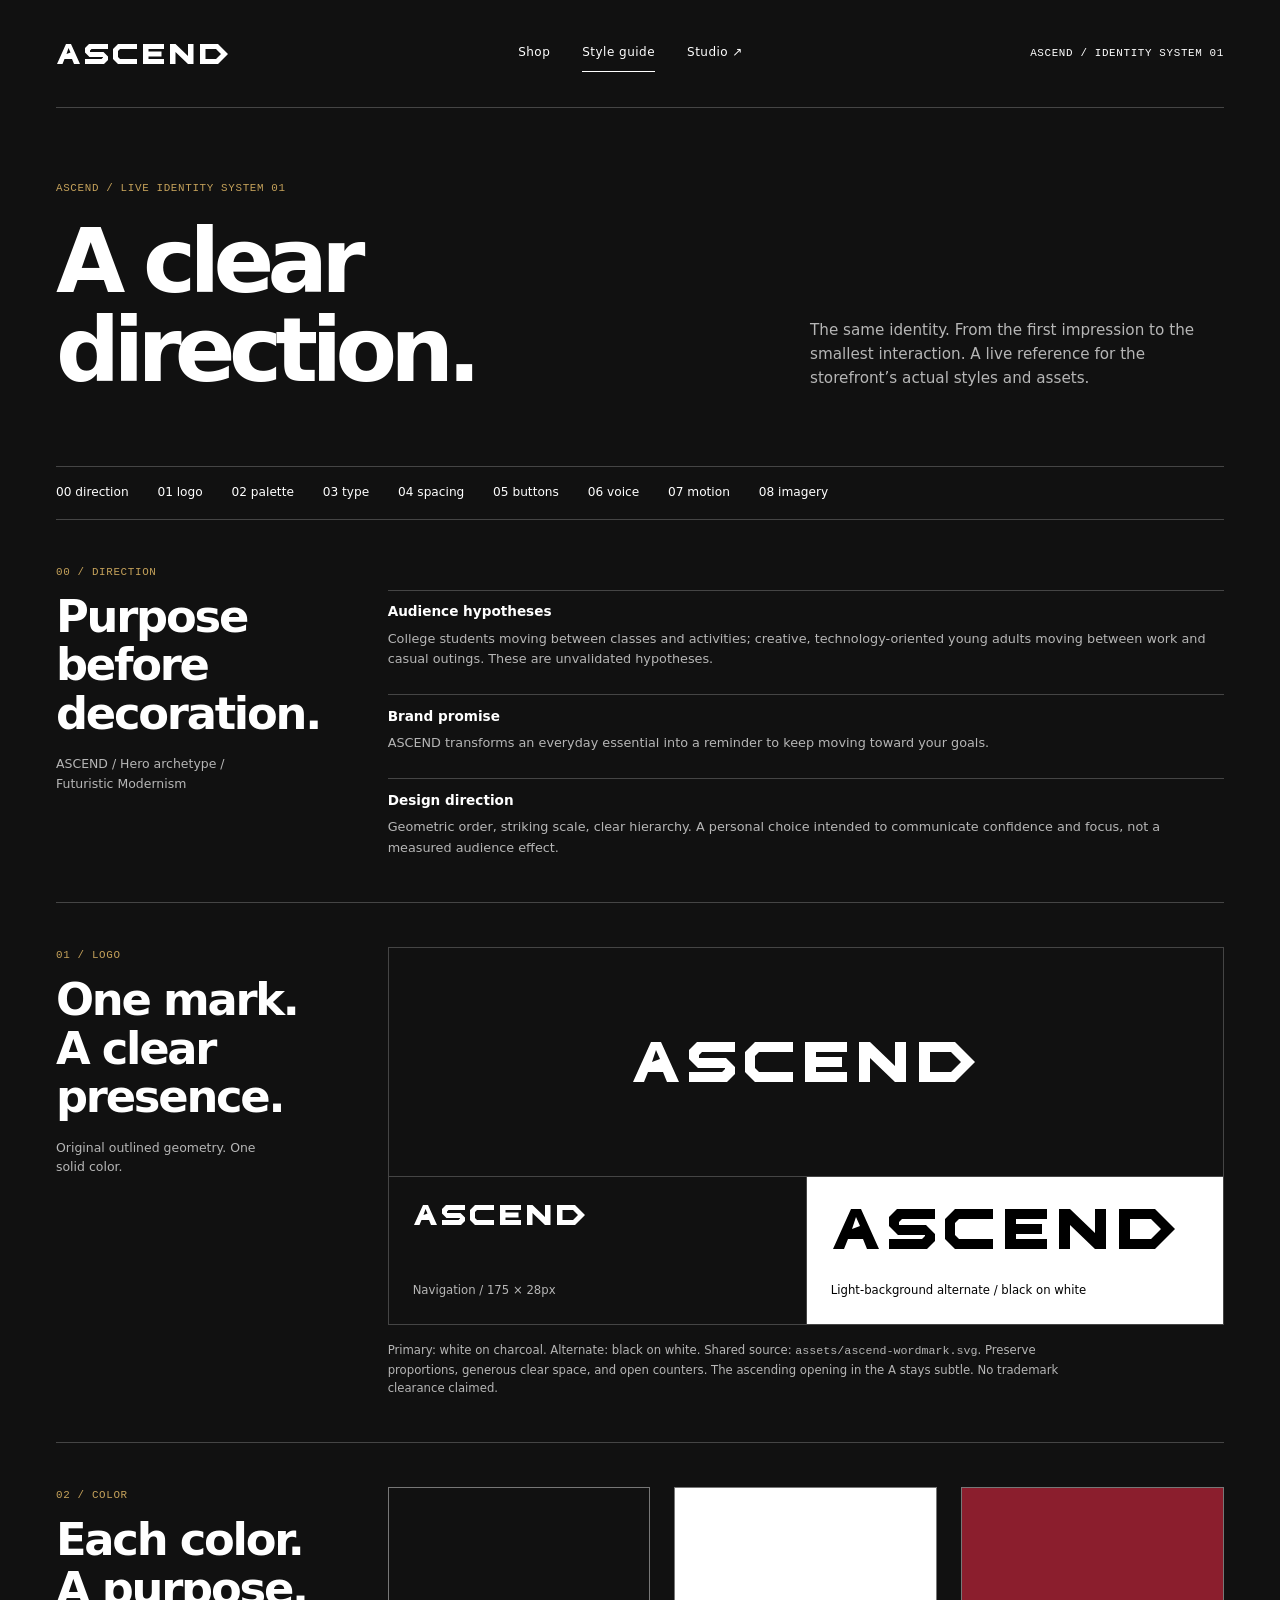
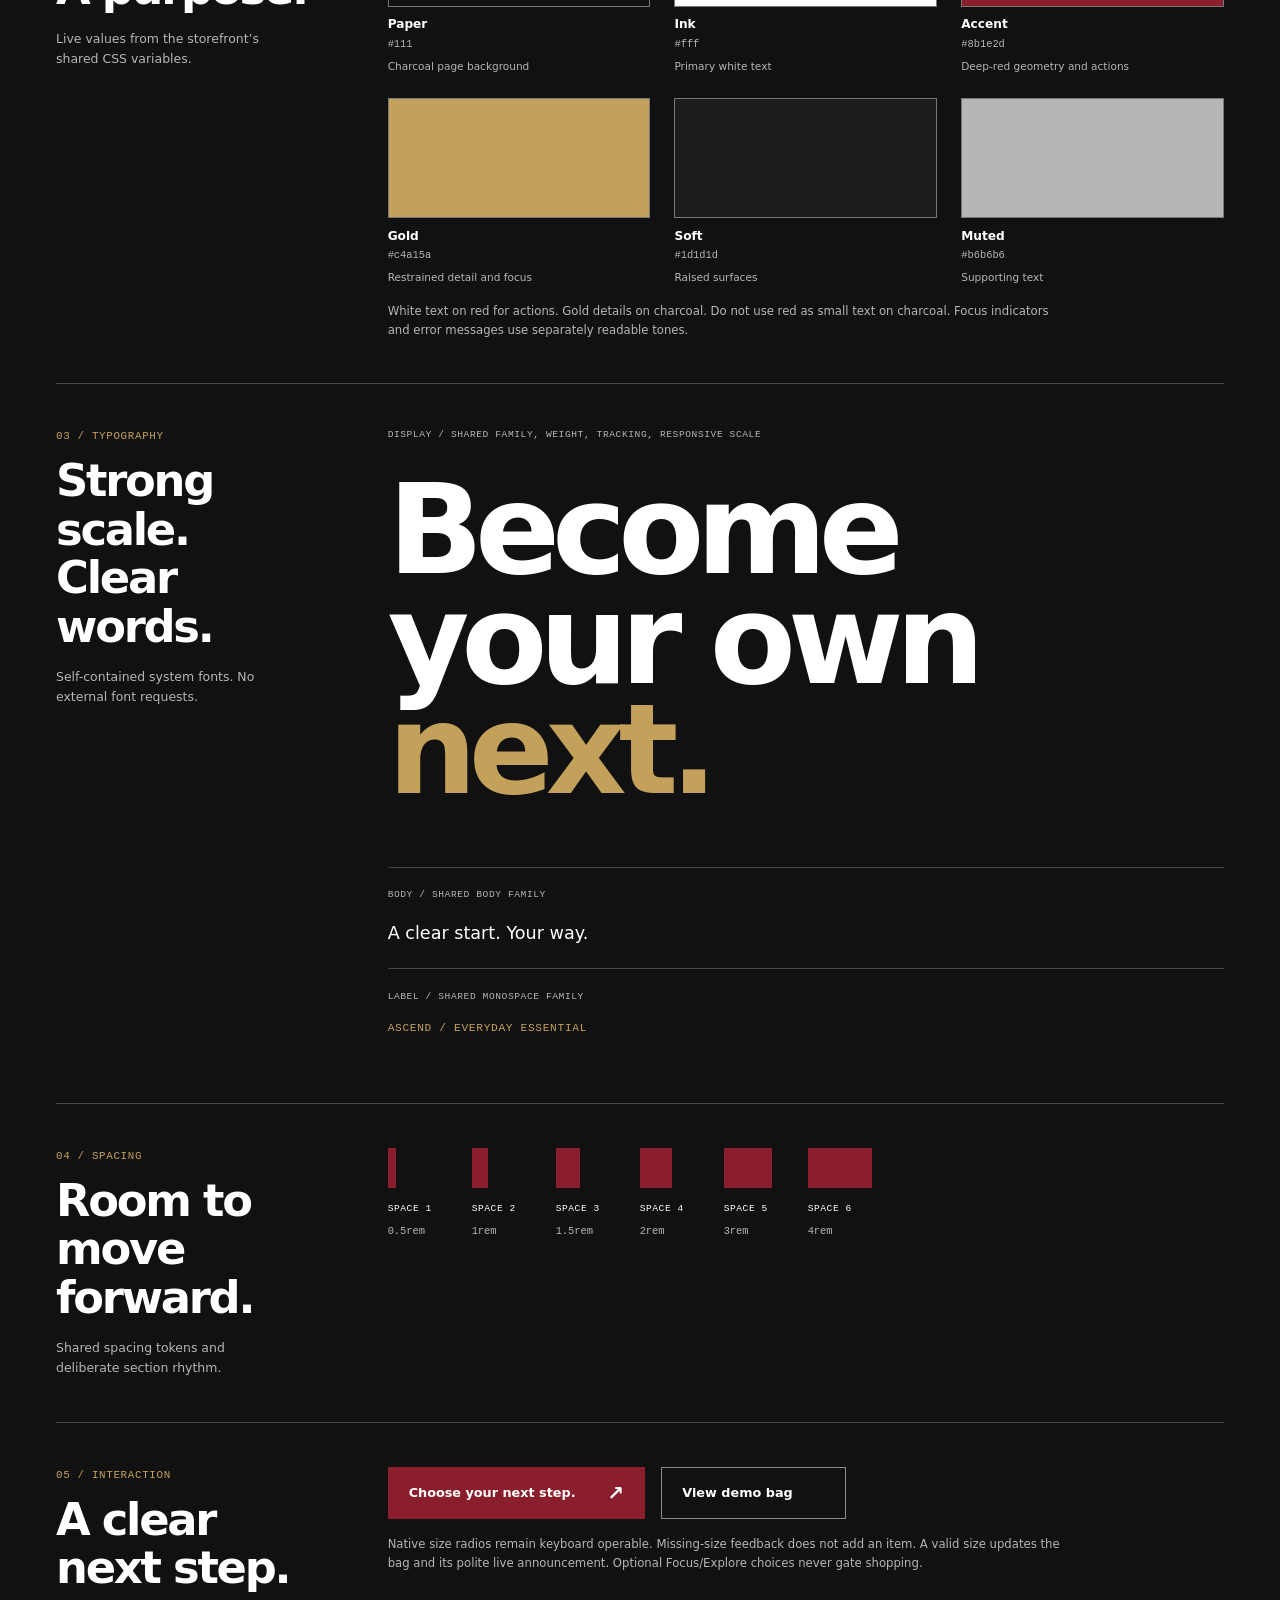
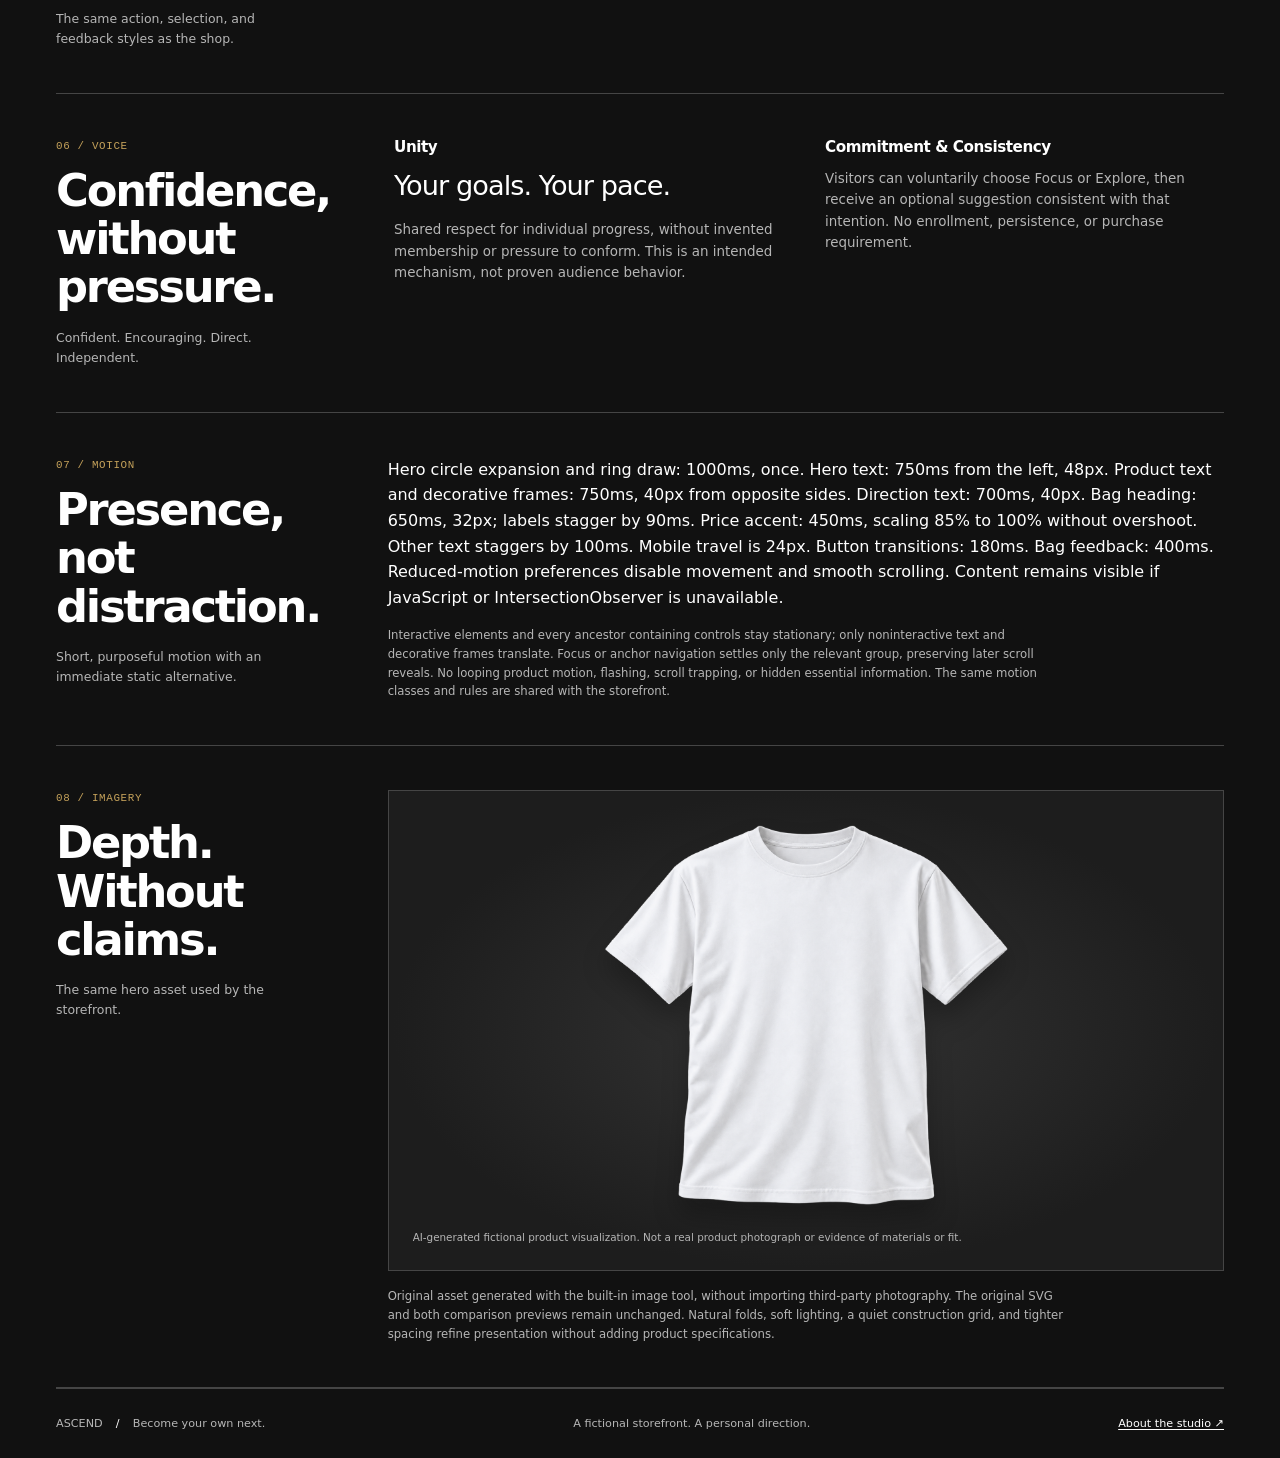
==== commit 6ac63682: "feat: build ASCEND Modernist storefront and live style guide Refs #1" ====
--- a/public/styleguide.html
+++ b/public/styleguide.html
@@ -5,33 +5,29 @@
     <meta name="viewport" content="width=device-width, initial-scale=1" />
     <meta
       name="description"
-      content="The live, neutral brand board for the IS117 T-shirt storefront. Shared tokens and assets keep design choices connected to the page."
+      content="The live identity system behind ASCEND: shared logo, colors, typography, components, voice, and accessible motion."
     />
-    <title>Live style guide — Your Brand starter</title>
+    <title>ASCEND — Live style guide</title>
     <link rel="icon" href="data:," />
     <link rel="stylesheet" href="styles.css" />
     <script src="styleguide.js" defer></script>
+    <script src="motion.js" defer></script>
   </head>
-  <body>
+  <body class="ascend">
     <a class="skip-link" href="#main">Skip to content</a>
-    <aside class="starter-notice" aria-label="Starter information">
-      <span
-        ><strong>Neutral examples.</strong> Replace this identity after your
-        decisions; this board shares the storefront’s CSS and logo.</span
-      ><a href="studio.html">Studio brief <span aria-hidden="true">↗</span></a>
-    </aside>
     <header class="site-header wrap">
       <a
         class="brand-link"
         href="index.html"
-        aria-label="Your Brand storefront home"
-        ><img
+        aria-label="ASCEND storefront home"
+        ><svg
           class="wordmark"
-          src="assets/wordmark.svg"
-          alt="Neutral starter wordmark"
-          width="175"
-          height="26"
-      /></a>
+          viewBox="0 0 350 56"
+          role="img"
+          aria-label="ASCEND"
+        >
+          <use href="assets/ascend-wordmark.svg#wordmark" /></svg
+      ></a>
       <nav class="main-nav" aria-label="Main navigation">
         <a class="nav-link" href="index.html">Shop</a
         ><a class="nav-link" href="styleguide.html" aria-current="page"
@@ -40,136 +36,136 @@
           >Studio <span aria-hidden="true">↗</span></a
         >
       </nav>
-      <span class="micro-label">Live brand board</span>
+      <span class="micro-label">ASCEND / Identity system 01</span>
     </header>
-    <main id="main">
+    <main id="main" tabindex="-1">
       <section class="page-hero wrap" aria-labelledby="guide-title">
-        <p class="eyebrow">
-          <span class="status-dot" aria-hidden="true"></span> Identity / version
-          00 / neutral starter
+        <p class="eyebrow">ASCEND / Live identity system 01</p>
+        <h1 id="guide-title">A clear<br />direction.</h1>
+        <p class="hero-summary">
+          The same identity. From the first impression to the smallest
+          interaction. A live reference for the storefront’s actual styles and
+          assets.
         </p>
-        <h1 id="guide-title">A brand, kept<br />in one place.</h1>
-        <p class="hero-summary">
-          A working board for the choices behind the storefront.
-          <strong>These are neutral examples, ready to replace.</strong> Decide
-          who the brand serves before making its identity your own.
-        </p>
       </section>
       <nav class="page-subnav wrap" aria-label="Style guide sections">
-        <a class="section-link" href="#direction">00 Direction</a
-        ><a class="section-link" href="#logo">01 Logo</a
-        ><a class="section-link" href="#palette">02 Color</a
-        ><a class="section-link" href="#type">03 Type</a
-        ><a class="section-link" href="#spacing">04 Space</a
-        ><a class="section-link" href="#buttons">05 Buttons</a
-        ><a class="section-link" href="#voice">06 Voice</a>
+        <a class="section-link" href="#direction">00 direction</a
+        ><a class="section-link" href="#logo">01 logo</a
+        ><a class="section-link" href="#palette">02 palette</a
+        ><a class="section-link" href="#type">03 type</a
+        ><a class="section-link" href="#spacing">04 spacing</a
+        ><a class="section-link" href="#buttons">05 buttons</a
+        ><a class="section-link" href="#voice">06 voice</a
+        ><a class="section-link" href="#motion">07 motion</a
+        ><a class="section-link" href="#imagery">08 imagery</a>
       </nav>
-
       <section
         id="direction"
         class="guide-section wrap"
         aria-labelledby="direction-title"
-      >
-        <div class="section-heading">
+        data-reveal
+      >
+        <div class="section-heading" data-reveal-item data-motion="left">
           <span class="section-number">00 / Direction</span>
-          <h2 id="direction-title">Decisions first.</h2>
-          <p>Record your agreed reasoning in SPEC.md, then reflect it here.</p>
-        </div>
-        <div class="guide-content">
-          <span class="draft-label">Not a completed brand strategy</span>
+          <h2 id="direction-title">Purpose before<br />decoration.</h2>
+          <p>ASCEND / Hero archetype / Futuristic Modernism</p>
+        </div>
+        <div class="guide-content" data-reveal-item>
           <div class="decision-grid">
             <div>
-              <h3>Audience</h3>
-              <p class="undecided">To decide</p>
+              <h3>Audience hypotheses</h3>
               <p>
-                Use your personas to identify a need this page should answer.
+                College students moving between classes and activities;
+                creative, technology-oriented young adults moving between work
+                and casual outings. These are unvalidated hypotheses.
               </p>
             </div>
             <div>
-              <h3>Archetype</h3>
-              <p class="undecided">To decide</p>
-              <p>Choose one and explain the personality it gives the brand.</p>
+              <h3>Brand promise</h3>
+              <p>
+                ASCEND transforms an everyday essential into a reminder to keep
+                moving toward your goals.
+              </p>
             </div>
             <div>
-              <h3>Visual direction</h3>
-              <p class="undecided">To decide</p>
+              <h3>Design direction</h3>
               <p>
-                Compare approaches, then justify your choice for this audience.
-              </p>
-            </div>
-          </div>
-        </div>
-      </section>
-
+                Geometric order, striking scale, clear hierarchy. A personal
+                choice intended to communicate confidence and focus, not a
+                measured audience effect.
+              </p>
+            </div>
+          </div>
+        </div>
+      </section>
       <section
         id="logo"
         class="guide-section wrap"
         aria-labelledby="logo-title"
-      >
-        <div class="section-heading">
+        data-reveal
+      >
+        <div class="section-heading" data-reveal-item data-motion="left">
           <span class="section-number">01 / Logo</span>
-          <h2 id="logo-title">A placeholder<br />with a purpose.</h2>
-          <p>
-            Replace after your decisions. The same SVG appears on the
-            storefront.
-          </p>
-        </div>
-        <div class="guide-content">
+          <h2 id="logo-title">One mark.<br />A clear presence.</h2>
+          <p>Original outlined geometry. One solid color.</p>
+        </div>
+        <div class="guide-content" data-reveal-item>
           <div class="logo-board">
-            <img
-              src="assets/wordmark.svg"
-              alt="Neutral starter wordmark"
-              width="350"
-              height="52"
-            />
+            <svg
+              class="guide-wordmark"
+              viewBox="0 0 350 56"
+              role="img"
+              aria-label="ASCEND, white on charcoal"
+            >
+              <use href="assets/ascend-wordmark.svg#wordmark" />
+            </svg>
           </div>
           <div class="logo-variants">
             <div class="logo-variant">
-              <img
-                class="logo-small"
-                src="assets/wordmark.svg"
-                alt="Neutral starter wordmark at a small size"
-                width="110"
-                height="16"
-              />
-              <p>Small-size preview · 110px wide</p>
-            </div>
-            <div class="logo-variant">
-              <img
-                class="logo-mono"
-                src="assets/wordmark.svg"
-                alt="Neutral starter wordmark in monochrome"
-                width="190"
-                height="28"
-              />
-              <p>Monochrome preview · one color</p>
+              <svg
+                class="nav-wordmark"
+                viewBox="0 0 350 56"
+                role="img"
+                aria-label="ASCEND at navigation size"
+              >
+                <use href="assets/ascend-wordmark.svg#wordmark" />
+              </svg>
+              <p>Navigation / 175 × 28px</p>
+            </div>
+            <div class="logo-variant logo-light">
+              <svg
+                class="guide-wordmark"
+                viewBox="0 0 350 56"
+                role="img"
+                aria-label="ASCEND, black on white"
+              >
+                <use href="assets/ascend-wordmark.svg#wordmark" />
+              </svg>
+              <p class="logo-caption">
+                Light-background alternate / black on white
+              </p>
             </div>
           </div>
           <p class="guide-note">
-            Check your replacement at the actual header size and in one color. A
-            simple original wordmark is enough; the same SVG may serve each
-            presentation if it works. This one-color preview uses transparent
-            artwork with a flat black treatment. Give it breathing room and a
-            useful text alternative. Keep the shared source at
-            <code>assets/wordmark.svg</code>.
-          </p>
-        </div>
-      </section>
-
+            Primary: white on charcoal. Alternate: black on white. Shared
+            source: <code>assets/ascend-wordmark.svg</code>. Preserve
+            proportions, generous clear space, and open counters. The ascending
+            opening in the A stays subtle. No trademark clearance claimed.
+          </p>
+        </div>
+      </section>
       <section
         id="palette"
         class="guide-section wrap"
         aria-labelledby="palette-title"
-      >
-        <div class="section-heading">
+        data-reveal
+      >
+        <div class="section-heading" data-reveal-item data-motion="left">
           <span class="section-number">02 / Color</span>
-          <h2 id="palette-title">Color has<br />a job to do.</h2>
-          <p>
-            Neutral starter roles. The swatches and values come from the same
-            shared CSS tokens.
-          </p>
-        </div>
-        <div class="guide-content">
+          <h2 id="palette-title">Each color.<br />A purpose.</h2>
+          <p>Live values from the storefront’s shared CSS variables.</p>
+        </div>
+        <div class="guide-content" data-reveal-item>
           <div class="palette-grid">
             <article class="palette-card">
               <div
@@ -178,7 +174,7 @@
               ></div>
               <h3>Paper</h3>
               <code data-color-token="--color-paper">CSS token</code>
-              <p>Page background</p>
+              <p>Charcoal page background</p>
             </article>
             <article class="palette-card">
               <div
@@ -187,7 +183,7 @@
               ></div>
               <h3>Ink</h3>
               <code data-color-token="--color-ink">CSS token</code>
-              <p>Text and primary action</p>
+              <p>Primary white text</p>
             </article>
             <article class="palette-card">
               <div
@@ -196,7 +192,16 @@
               ></div>
               <h3>Accent</h3>
               <code data-color-token="--color-accent">CSS token</code>
-              <p>Starter notice and emphasis</p>
+              <p>Deep-red geometry and actions</p>
+            </article>
+            <article class="palette-card">
+              <div
+                class="color-swatch"
+                style="--swatch-color: var(--color-gold)"
+              ></div>
+              <h3>Gold</h3>
+              <code data-color-token="--color-gold">CSS token</code>
+              <p>Restrained detail and focus</p>
             </article>
             <article class="palette-card">
               <div
@@ -205,7 +210,7 @@
               ></div>
               <h3>Soft</h3>
               <code data-color-token="--color-soft">CSS token</code>
-              <p>Image and example surfaces</p>
+              <p>Raised surfaces</p>
             </article>
             <article class="palette-card">
               <div
@@ -218,61 +223,54 @@
             </article>
           </div>
           <p class="guide-note">
-            Give each color a role. Check contrast for the actual text,
-            backgrounds, focus indicators, and button states you use.
-          </p>
-        </div>
-      </section>
-
+            White text on red for actions. Gold details on charcoal. Do not use
+            red as small text on charcoal. Focus indicators and error messages
+            use separately readable tones.
+          </p>
+        </div>
+      </section>
       <section
         id="type"
         class="guide-section wrap"
         aria-labelledby="type-title"
-      >
-        <div class="section-heading">
+        data-reveal
+      >
+        <div class="section-heading" data-reveal-item data-motion="left">
           <span class="section-number">03 / Typography</span>
-          <h2 id="type-title">A clear<br />hierarchy.</h2>
-          <p>
-            System fonts keep this starter self-contained. Replace
-            intentionally, with readable fallbacks.
-          </p>
-        </div>
-        <div class="guide-content">
+          <h2 id="type-title">Strong scale.<br />Clear words.</h2>
+          <p>Self-contained system fonts. No external font requests.</p>
+        </div>
+        <div class="guide-content" data-reveal-item>
           <div class="type-specimen">
             <span class="type-label"
-              >Display / shared display family / placeholder copy</span
+              >Display / shared family, weight, tracking, responsive scale</span
             >
-            <p class="type-display">Your message<br />starts here.</p>
+            <p class="type-display">
+              Become<br />your own<br /><span class="type-next">next.</span>
+            </p>
           </div>
           <div class="type-specimen">
             <span class="type-label">Body / shared body family</span>
-            <p class="type-body">
-              Use clear language to help someone understand the product and
-              choose their next step. Keep the words grounded in what you
-              actually know.
-            </p>
+            <p class="type-body">A clear start. Your way.</p>
           </div>
           <div class="type-specimen">
-            <span class="type-label">Label / system monospace</span>
-            <p class="type-mono">One product. Deliberate choices.</p>
-          </div>
-        </div>
-      </section>
-
+            <span class="type-label">Label / shared monospace family</span>
+            <p class="type-mono">ASCEND / Everyday essential</p>
+          </div>
+        </div>
+      </section>
       <section
         id="spacing"
         class="guide-section wrap"
         aria-labelledby="spacing-title"
-      >
-        <div class="section-heading">
+        data-reveal
+      >
+        <div class="section-heading" data-reveal-item data-motion="left">
           <span class="section-number">04 / Spacing</span>
-          <h2 id="spacing-title">Room to read.</h2>
-          <p>
-            Shared spacing tokens create a repeatable rhythm. Adapt the scale to
-            your direction.
-          </p>
-        </div>
-        <div class="guide-content">
+          <h2 id="spacing-title">Room to<br />move forward.</h2>
+          <p>Shared spacing tokens and deliberate section rhythm.</p>
+        </div>
+        <div class="guide-content" data-reveal-item>
           <div class="spacing-grid">
             <div class="spacing-token">
               <div
@@ -323,93 +321,143 @@
               ><code data-space-token="--space-6">CSS token</code>
             </div>
           </div>
+        </div>
+      </section>
+      <section
+        id="buttons"
+        class="guide-section wrap"
+        aria-labelledby="buttons-title"
+        data-reveal
+      >
+        <div class="section-heading" data-reveal-item data-motion="left">
+          <span class="section-number">05 / Interaction</span>
+          <h2 id="buttons-title">A clear<br />next step.</h2>
+          <p>The same action, selection, and feedback styles as the shop.</p>
+        </div>
+        <div class="guide-content" data-reveal-item>
+          <div class="button-samples">
+            <a class="button button-primary" href="index.html#product-form"
+              >Choose your next step. <span aria-hidden="true">↗</span></a
+            ><a class="button button-secondary" href="index.html#demo-bag"
+              >View demo bag</a
+            >
+          </div>
           <p class="guide-note">
-            Use smaller gaps for related information and larger gaps between
-            sections. Check the rhythm at phone and desktop widths.
-          </p>
-        </div>
-      </section>
-
-      <section
-        id="buttons"
-        class="guide-section wrap"
-        aria-labelledby="buttons-title"
-      >
-        <div class="section-heading">
-          <span class="section-number">05 / Interaction</span>
-          <h2 id="buttons-title">The next<br />step, visible.</h2>
-          <p>These visual samples use the storefront’s button classes.</p>
-        </div>
-        <div class="guide-content">
-          <div class="button-samples">
-            <span class="button button-primary"
-              >Primary action <span aria-hidden="true">↗</span></span
-            ><span class="button button-secondary"
-              >Secondary action <span aria-hidden="true">↗</span></span
-            >
-          </div>
-          <p class="guide-note">
-            Use a clear action label and a visible keyboard focus state. Try the
-            real size choice, validation, and demo-bag feedback on the
-            <a href="index.html">storefront</a>.
-          </p>
-        </div>
-      </section>
-
+            Native size radios remain keyboard operable. Missing-size feedback
+            does not add an item. A valid size updates the bag and its polite
+            live announcement. Optional Focus/Explore choices never gate
+            shopping.
+          </p>
+        </div>
+      </section>
       <section
         id="voice"
         class="guide-section wrap"
         aria-labelledby="voice-title"
-      >
-        <div class="section-heading">
+        data-reveal
+      >
+        <div class="section-heading" data-reveal-item data-motion="left">
           <span class="section-number">06 / Voice</span>
-          <h2 id="voice-title">Words are<br />design, too.</h2>
-          <p>
-            Replace this neutral example after choosing your audience and
-            archetype.
-          </p>
-        </div>
-        <div class="guide-content">
+          <h2 id="voice-title">Confidence,<br />without pressure.</h2>
+          <p>Confident. Encouraging. Direct. Independent.</p>
+        </div>
+        <div class="guide-content" data-reveal-item>
           <div class="voice-grid">
             <div>
-              <h3>Neutral interface example</h3>
-              <p class="voice-example">“Choose a size.”</p>
-              <p>Short, direct, and specific about the next action.</p>
+              <h3>Unity</h3>
+              <p class="voice-example">Your goals. Your pace.</p>
+              <p>
+                Shared respect for individual progress, without invented
+                membership or pressure to conform. This is an intended
+                mechanism, not proven audience behavior.
+              </p>
             </div>
             <div>
-              <h3>Your brand voice is still open</h3>
+              <h3>Commitment &amp; Consistency</h3>
               <p>
-                Decide how your brand should sound and show that with a short
-                sample. Use honest claims. Ethical persuasion helps people make
-                a choice without invented reviews, urgency, or authority.
-              </p>
-            </div>
-          </div>
-        </div>
-      </section>
-
-      <div class="guide-footer-note wrap">
-        <p>
-          <strong>A living reference.</strong> Change the shared tokens and
-          logo, then compare this board with the storefront at the same width.
-          Check the logo, typography, components, color roles, and voice text;
-          sharing a stylesheet alone does not keep every example current. Save
-          the reason for your choices in SPEC.
-        </p>
-        <a href="index.html"
-          >View the storefront <span aria-hidden="true">↗</span></a
-        >
-      </div>
+                Visitors can voluntarily choose Focus or Explore, then receive
+                an optional suggestion consistent with that intention. No
+                enrollment, persistence, or purchase requirement.
+              </p>
+            </div>
+          </div>
+        </div>
+      </section>
+      <section
+        id="motion"
+        class="guide-section wrap"
+        aria-labelledby="motion-title"
+        data-reveal
+      >
+        <div class="section-heading" data-reveal-item data-motion="left">
+          <span class="section-number">07 / Motion</span>
+          <h2 id="motion-title">Presence,<br />not distraction.</h2>
+          <p>Short, purposeful motion with an immediate static alternative.</p>
+        </div>
+        <div class="guide-content" data-reveal-item>
+          <p>
+            Hero circle expansion and ring draw: 1000ms, once. Hero text: 750ms
+            from the left, 48px. Product text and decorative frames: 750ms, 40px
+            from opposite sides. Direction text: 700ms, 40px. Bag heading:
+            650ms, 32px; labels stagger by 90ms. Price accent: 450ms, scaling
+            85% to 100% without overshoot. Other text staggers by 100ms. Mobile
+            travel is 24px. Button transitions: 180ms. Bag feedback: 400ms.
+            Reduced-motion preferences disable movement and smooth scrolling.
+            Content remains visible if JavaScript or IntersectionObserver is
+            unavailable.
+          </p>
+          <p class="guide-note">
+            Interactive elements and every ancestor containing controls stay
+            stationary; only noninteractive text and decorative frames
+            translate. Focus or anchor navigation settles only the relevant
+            group, preserving later scroll reveals. No looping product motion,
+            flashing, scroll trapping, or hidden essential information. The same
+            motion classes and rules are shared with the storefront.
+          </p>
+        </div>
+      </section>
+      <section
+        id="imagery"
+        class="guide-section wrap"
+        aria-labelledby="imagery-title"
+        data-reveal
+      >
+        <div class="section-heading" data-reveal-item data-motion="left">
+          <span class="section-number">08 / Imagery</span>
+          <h2 id="imagery-title">Depth.<br />Without claims.</h2>
+          <p>The same hero asset used by the storefront.</p>
+        </div>
+        <div class="guide-content" data-reveal-item>
+          <figure class="guide-product">
+            <img
+              src="assets/white-shirt-realistic.png"
+              alt="AI-generated fictional visualization of a plain white crew-neck T-shirt with natural folds"
+              width="1312"
+              height="1200"
+            />
+            <figcaption class="image-disclosure">
+              AI-generated fictional product visualization. Not a real product
+              photograph or evidence of materials or fit.
+            </figcaption>
+          </figure>
+          <p class="guide-note">
+            Original asset generated with the built-in image tool, without
+            importing third-party photography. The original SVG and both
+            comparison previews remain unchanged. Natural folds, soft lighting,
+            a quiet construction grid, and tighter spacing refine presentation
+            without adding product specifications.
+          </p>
+        </div>
+      </section>
     </main>
     <footer class="site-footer wrap">
       <p>
-        IS117 Brand Studio <span class="footer-separator"> / </span> Neutral
-        starter
+        ASCEND <span class="footer-separator"> / </span> Become your own next.
       </p>
-      <p class="footer-tagline">Fictional product. Real design decisions.</p>
-      <a href="https://github.com/kaw393939/is117-brand-studio#readme"
-        >Project README <span aria-hidden="true">↗</span></a
-      >
+      <p class="footer-tagline">
+        A fictional storefront. A personal direction.
+      </p>
+      <a href="studio.html">About the studio ↗</a>
     </footer>
   </body>
 </html>
--- a/public/styles.css
+++ b/public/styles.css
@@ -1,4 +1,4 @@
-/* Shared brand tokens. Change these after you agree on your brand direction.
+/* Shared ASCEND brand tokens.
    Both the storefront and the live style guide use this file. */
 :root {
   --color-paper: #f6f5f0;
@@ -9,6 +9,7 @@
   --color-soft: #e8eae1;
   --color-white: #fff;
   --color-danger: #992e28;
+  --color-gold: #c4a15a;
   --font-body:
     system-ui, -apple-system, blinkmacsystemfont, "Segoe UI", sans-serif;
   --font-display:
@@ -1295,3 +1296,981 @@
     animation: none !important;
   }
 }
+
+/* ASCEND identity: shared by the storefront and its live board. */
+.ascend {
+  --color-paper: #111;
+  --color-ink: #fff;
+  --color-muted: #b6b6b6;
+  --color-line: #454545;
+  --color-accent: #8b1e2d;
+  --color-soft: #1d1d1d;
+  --color-danger: #ff9da9;
+
+  background: var(--color-paper);
+  color: var(--color-ink);
+
+  --display-size: clamp(4.5rem, 9.8vw, 9.5rem);
+  --display-weight: 850;
+  --display-tracking: -0.065em;
+  --display-leading: 0.88;
+
+  background-image: radial-gradient(
+    rgb(255 255 255 / 2.5%) 0.6px,
+    transparent 0.6px
+  );
+  background-size: 4px 4px;
+}
+
+.ascend .wrap {
+  width: min(1440px, calc(100% - 112px));
+}
+
+.ascend .site-header {
+  min-height: 108px;
+  border-bottom: 1px solid var(--color-line);
+}
+
+.ascend .wordmark,
+.nav-wordmark {
+  width: 175px;
+  height: 28px;
+  flex: none;
+  color: white;
+}
+
+.ascend .main-nav {
+  margin-inline: auto;
+}
+
+.ascend .nav-link {
+  font-size: 0.75rem;
+  letter-spacing: 0.04em;
+}
+
+.ascend .bag-count {
+  background: var(--color-accent);
+  color: white;
+}
+
+.ascend .eyebrow,
+.ascend .section-number {
+  color: var(--color-gold);
+}
+
+.ascend .button {
+  border-radius: 0;
+  min-height: 52px;
+  font-size: 0.8rem;
+  font-weight: 650;
+  transition:
+    background-color 0.18s,
+    border-color 0.18s,
+    transform 0.18s;
+}
+
+.ascend .button-primary {
+  background: var(--color-accent);
+  color: white;
+  border: 1px solid var(--color-accent);
+}
+
+.ascend .button-primary:hover {
+  background: #aa293d;
+  border-color: #aa293d;
+  transform: translateY(-2px);
+}
+
+.ascend .button-secondary {
+  border: 1px solid #888;
+  background: transparent;
+  color: white;
+}
+
+.ascend .button-secondary:hover {
+  border-color: var(--color-gold);
+  background: var(--color-soft);
+}
+
+.ascend :focus-visible {
+  outline-color: var(--color-gold);
+}
+
+.ascend .skip-link {
+  background: white;
+  color: #151515;
+}
+
+.ascend .ascend-hero {
+  padding-top: 22px;
+}
+
+.hero-rule,
+.hero-bottom {
+  display: flex;
+  justify-content: space-between;
+  gap: 24px;
+  font-family: var(--font-mono);
+  font-size: 0.62rem;
+  text-transform: uppercase;
+  letter-spacing: 0.13em;
+  color: var(--color-muted);
+}
+
+.hero-composition {
+  display: grid;
+  grid-template-columns: 1.05fr 1fr;
+  align-items: center;
+  position: relative;
+  padding-block: 64px 48px;
+}
+
+.hero-copy {
+  position: relative;
+  z-index: 2;
+}
+
+.hero-copy h1,
+.ascend .type-display {
+  font-family: var(--font-display);
+  font-size: var(--display-size);
+  font-weight: var(--display-weight);
+  letter-spacing: var(--display-tracking);
+  line-height: var(--display-leading);
+  margin: 32px 0 40px;
+}
+
+.hero-copy .hero-next,
+.ascend .type-display .type-next {
+  color: var(--color-gold);
+}
+
+.hero-action {
+  display: flex;
+  align-items: center;
+  gap: 28px;
+}
+
+.hero-action p {
+  font-size: 0.72rem;
+  line-height: 1.7;
+  color: var(--color-muted);
+}
+
+.hero-product {
+  margin: 0;
+  position: relative;
+  min-width: 0;
+  display: grid;
+  place-items: center;
+  isolation: isolate;
+}
+
+.hero-orbit {
+  position: absolute;
+  width: 108%;
+  aspect-ratio: 1;
+  background: var(--color-accent);
+  border-radius: 50%;
+  z-index: -2;
+}
+
+.hero-axis {
+  position: absolute;
+  width: 80%;
+  height: 110%;
+  border: 1px solid var(--color-gold);
+  transform: rotate(18deg);
+  z-index: -1;
+  opacity: 0.65;
+}
+
+.ascend .hero-product .shirt-image {
+  max-height: none;
+  object-fit: contain;
+  width: 110%;
+  max-width: 110%;
+  aspect-ratio: 1312 / 1200;
+  clip-path: none;
+  filter: drop-shadow(0 22px 18px rgb(0 0 0 / 28%));
+  padding-block: 14px;
+}
+
+.hero-product figcaption {
+  display: flex;
+  justify-content: space-between;
+  width: 100%;
+  gap: 24px;
+  font-family: var(--font-mono);
+  font-size: 0.6rem;
+  letter-spacing: 0.04em;
+  margin-top: 28px;
+  color: var(--color-muted);
+}
+
+.hero-bottom {
+  border-top: 1px solid var(--color-line);
+  padding-block: 22px;
+}
+
+.ascend .product-section {
+  grid-template-columns: 1fr 1fr;
+  align-items: start;
+  border-top: 1px solid var(--color-line);
+  padding-block: 56px;
+  gap: 64px;
+  position: relative;
+}
+
+.product-story h2,
+.direction-section h2 {
+  font-size: clamp(2.8rem, 4.5vw, 4.75rem);
+  letter-spacing: -0.055em;
+  line-height: 1.04;
+  font-weight: 750;
+  margin-block: 24px;
+}
+
+.gold-text {
+  color: var(--color-gold);
+}
+
+.ascend .product-intro {
+  font-size: 1.1rem;
+  max-width: 36ch;
+  margin-top: 30px;
+}
+
+.ascend .product-description {
+  margin-top: 20px;
+  color: var(--color-muted);
+  font-size: 0.9rem;
+}
+
+.ascend .product-information {
+  overflow: clip;
+  background: var(--color-soft);
+  border-top: 3px solid var(--color-accent);
+  padding: 32px;
+  max-width: none;
+  box-shadow: inset -1px -1px 0 rgb(196 161 90 / 12%);
+}
+
+.selection-heading {
+  display: flex;
+  justify-content: space-between;
+  align-items: center;
+  gap: 16px;
+}
+
+.ascend .price-row {
+  margin-block: 32px;
+}
+
+.ascend .price {
+  color: var(--color-ink);
+  font-size: 2.8rem;
+}
+
+.ascend .price .price-currency {
+  font-size: 0.8rem;
+  color: var(--color-muted);
+}
+
+.ascend .size-options {
+  gap: 10px;
+}
+
+.ascend .size-option {
+  flex: 1;
+}
+
+.ascend .size-option .size-label {
+  background: transparent;
+  color: white;
+  border: 1px solid #777;
+  min-height: 60px;
+}
+
+.ascend .size-option input:checked + span {
+  background: var(--color-ink);
+  color: var(--color-paper);
+  border-color: var(--color-ink);
+}
+
+.ascend .size-option input:hover + span {
+  border-color: var(--color-gold);
+}
+
+.ascend .size-option input:focus-visible + span {
+  outline: 3px solid var(--color-gold);
+  outline-offset: 4px;
+}
+
+.ascend .field-error {
+  color: var(--color-danger);
+}
+
+.ascend .demo-disclaimer {
+  margin-top: 24px;
+  color: var(--color-muted);
+}
+
+.ascend .product-facts {
+  margin-top: 32px;
+}
+
+.direction-section {
+  display: grid;
+  grid-template-columns: 1fr 1fr;
+  gap: 100px;
+  padding-block: 72px;
+  border-top: 1px solid var(--color-line);
+}
+
+.direction-section > div > p:not(.eyebrow) {
+  color: var(--color-muted);
+  max-width: 48ch;
+  font-size: 0.9rem;
+}
+
+.intention-panel {
+  align-self: center;
+  border-left: 1px solid var(--color-gold);
+  padding-left: 32px;
+}
+
+.intention-label {
+  color: white !important;
+  font-weight: 650;
+  margin-bottom: 12px;
+}
+
+.intention-options {
+  display: flex;
+  gap: 12px;
+  margin-block: 24px;
+}
+
+.intention-button {
+  background: transparent;
+  color: white;
+  border: 1px solid #777;
+  padding: 10px 24px;
+  min-height: 44px;
+  font-size: 0.8rem;
+  transition:
+    border-color 0.18s,
+    background-color 0.18s;
+}
+
+.intention-button:hover {
+  border-color: var(--color-gold);
+}
+
+.intention-button[aria-pressed="true"] {
+  background: var(--color-ink);
+  color: var(--color-paper);
+  border-color: var(--color-ink);
+}
+
+.intention-message {
+  font-size: 0.85rem;
+  line-height: 1.8;
+  color: var(--color-muted);
+  margin-bottom: 16px;
+}
+
+.ascend .text-button {
+  color: var(--color-ink);
+  min-height: 44px;
+}
+
+.ascend .text-button:disabled {
+  color: #999;
+}
+
+.ascend .bag-section {
+  padding-block: 44px;
+  margin-bottom: 16px;
+}
+
+.ascend .bag-section h2 {
+  font-size: clamp(2rem, 3vw, 3.5rem);
+  letter-spacing: -0.05em;
+}
+
+.ascend .site-footer {
+  font-size: 0.7rem;
+}
+
+.ascend .page-hero {
+  padding-block: 72px;
+}
+
+.ascend .page-hero h1 {
+  font-size: clamp(4rem, 7vw, 7rem);
+}
+
+.ascend .page-hero .hero-summary {
+  color: var(--color-muted);
+}
+
+.ascend .guide-section {
+  gap: 64px;
+  padding-block: 44px;
+}
+
+.ascend .section-heading h2 {
+  font-size: 2.8rem;
+  letter-spacing: -0.05em;
+}
+
+.ascend .logo-board {
+  background: var(--color-paper);
+  border: 1px solid var(--color-line);
+  color: white;
+}
+
+.guide-wordmark {
+  width: min(350px, 100%);
+  height: auto;
+}
+
+.ascend .logo-variant {
+  gap: 24px;
+  color: white;
+}
+
+.ascend .logo-light {
+  background: white;
+  color: black;
+}
+
+.ascend .logo-light .logo-caption {
+  color: black;
+}
+
+.ascend .palette-grid {
+  grid-template-columns: repeat(3, 1fr);
+  gap: 24px;
+}
+
+.ascend .color-swatch {
+  border: 1px solid #777;
+}
+
+.ascend .decision-grid {
+  grid-template-columns: 1fr;
+  gap: 24px;
+}
+
+.ascend .decision-grid > div {
+  display: block;
+}
+
+.ascend .type-body {
+  font-size: 1.1rem;
+}
+
+.ascend .type-mono {
+  color: var(--color-gold);
+}
+
+.ascend .spacing-bar {
+  background: var(--color-accent);
+}
+
+.ascend .voice-example {
+  color: white !important;
+}
+
+@keyframes ascend-bag {
+  50% {
+    transform: scale(1.12);
+  }
+}
+
+@media (prefers-reduced-motion: no-preference) {
+  .bag-feedback {
+    animation: ascend-bag 0.4s ease-out;
+  }
+}
+
+@media (width <= 1100px) {
+  .ascend .wrap {
+    width: calc(100% - 64px);
+  }
+
+  .hero-composition {
+    padding-block: 48px;
+    gap: 20px;
+  }
+
+  .hero-action {
+    flex-direction: column;
+    align-items: start;
+    gap: 16px;
+  }
+
+  .ascend .product-section,
+  .direction-section {
+    gap: 48px;
+  }
+}
+
+@media (width <= 760px) {
+  .ascend .wrap {
+    width: calc(100% - 40px);
+  }
+
+  .ascend .site-header {
+    min-height: 108px;
+  }
+
+  .ascend .main-nav {
+    margin: 0;
+  }
+
+  .hero-composition {
+    grid-template-columns: 1fr;
+    padding-top: 40px;
+    gap: 40px;
+  }
+
+  .ascend {
+    --display-size: clamp(4.4rem, 16vw, 7rem);
+  }
+
+  .ascend .site-header > .micro-label {
+    grid-column: 1 / -1;
+    grid-row: 3;
+  }
+
+  .hero-action {
+    flex-direction: row;
+    align-items: center;
+    gap: 20px;
+  }
+
+  .hero-action p {
+    font-size: 0.65rem;
+  }
+
+  .hero-product {
+    width: 86%;
+    margin: 0 auto;
+  }
+
+  .hero-product figcaption {
+    font-size: 0.5rem;
+  }
+
+  .hero-rule,
+  .hero-bottom {
+    font-size: 0.5rem;
+    letter-spacing: 0.06em;
+  }
+
+  .ascend .product-section,
+  .direction-section {
+    grid-template-columns: 1fr;
+    padding-block: 56px;
+    gap: 32px;
+  }
+
+  .ascend .product-information {
+    padding: 24px;
+  }
+
+  .intention-panel {
+    padding-left: 20px;
+  }
+
+  .ascend .guide-section {
+    gap: 28px;
+    padding-block: 40px;
+  }
+
+  .ascend .page-hero {
+    padding-block: 48px;
+  }
+
+  .ascend .palette-grid {
+    grid-template-columns: repeat(2, 1fr);
+  }
+}
+
+@media (width <= 380px) {
+  .hero-action {
+    flex-direction: column;
+    align-items: start;
+  }
+
+  .ascend .wordmark {
+    width: 145px;
+  }
+
+  .ascend .product-information {
+    padding: 18px;
+  }
+
+  .selection-heading {
+    flex-wrap: wrap;
+  }
+}
+
+/* Final visual refinement: original assets and comparison styles stay intact. */
+
+.ascend .hero-composition {
+  padding-block: 36px 28px;
+  gap: 24px;
+}
+
+.ascend .hero-product {
+  width: 96%;
+  justify-self: end;
+}
+
+.ascend .hero-orbit {
+  width: 94%;
+  background-image: linear-gradient(
+    135deg,
+    transparent 45%,
+    rgb(0 0 0 / 14%) 100%
+  );
+}
+
+.ascend .hero-axis {
+  width: 88%;
+  height: 80%;
+  top: 0;
+}
+
+.image-disclosure {
+  flex: 0 0 100%;
+  font-size: 0.65rem;
+  line-height: 1.65;
+  color: var(--color-muted);
+  margin-top: 12px;
+  max-width: none;
+  font-family: var(--font-body);
+}
+
+.ascend .hero-product figcaption {
+  font-size: 0.55rem;
+  margin-top: 14px;
+  flex-wrap: wrap;
+  row-gap: 0;
+}
+
+.ascend .product-section::before {
+  content: "";
+  position: absolute;
+  top: -3px;
+  left: 0;
+  width: 64px;
+  height: 5px;
+  background: var(--color-accent);
+}
+
+.ascend .direction-section {
+  padding-block: 48px;
+  gap: 64px;
+  background-image: linear-gradient(
+    90deg,
+    transparent calc(50% - 0.5px),
+    rgb(196 161 90 / 13%) 50%,
+    transparent calc(50% + 0.5px)
+  );
+}
+
+.ascend .product-story h2 {
+  margin-block: 18px;
+}
+
+.ascend .product-story .product-intro {
+  margin-top: 20px;
+}
+
+.guide-product {
+  margin: 0;
+  padding: 24px;
+  border: 1px solid var(--color-line);
+  background: radial-gradient(
+    ellipse at center,
+    #343434,
+    var(--color-soft) 70%
+  );
+}
+
+.guide-product img {
+  width: min(440px, 100%);
+  margin-inline: auto;
+  height: auto;
+  filter: drop-shadow(0 16px 12px rgb(0 0 0 / 25%));
+}
+
+@keyframes ascend-rise {
+  from {
+    translate: 0 48px;
+  }
+
+  to {
+    translate: 0 0;
+  }
+}
+
+@keyframes ascend-geometry {
+  from {
+    scale: 0.72;
+    translate: 32px 0;
+  }
+
+  to {
+    scale: 1;
+    translate: 0 0;
+  }
+}
+
+@media (prefers-reduced-motion: no-preference) {
+  .reveal-arrived [data-reveal-item] {
+    animation: ascend-rise 0.72s cubic-bezier(0.2, 0.7, 0.2, 1) both;
+    animation-delay: var(--reveal-delay, 0ms);
+  }
+
+  .reveal-arrived [data-reveal-geometry] {
+    animation: ascend-geometry 0.85s cubic-bezier(0.2, 0.7, 0.2, 1) 0.1s both;
+  }
+
+  .reveal-settled [data-reveal-item],
+  .reveal-settled [data-reveal-geometry] {
+    animation: none;
+  }
+}
+
+@media (width <= 1100px) {
+  .ascend .product-section,
+  .ascend .direction-section {
+    gap: 36px;
+  }
+}
+
+@media (width <= 760px) {
+  .ascend .hero-composition {
+    padding-block: 28px;
+    gap: 24px;
+  }
+
+  .ascend .hero-product {
+    width: 90%;
+    justify-self: center;
+  }
+
+  .ascend .hero-product .shirt-image {
+    width: 100%;
+    max-width: 100%;
+  }
+
+  .ascend .product-section,
+  .ascend .direction-section {
+    padding-block: 36px;
+    gap: 28px;
+  }
+
+  .ascend .direction-section {
+    background-image: none;
+  }
+
+  .ascend .hero-product figcaption {
+    font-size: 0.5rem;
+  }
+
+  .ascend .guide-section {
+    padding-block: 32px;
+  }
+}
+
+@keyframes ascend-control {
+  from {
+    filter: brightness(0.75);
+  }
+
+  to {
+    filter: brightness(1);
+  }
+}
+
+@media (prefers-reduced-motion: no-preference) {
+  .reveal-arrived [data-reveal-control] {
+    animation: ascend-control 0.72s ease-out 0.2s both;
+  }
+
+  .reveal-settled [data-reveal-control] {
+    animation: none;
+  }
+}
+
+/* Approved one-shot motion vocabulary. Interactive containers never translate. */
+.hero-ring {
+  position: absolute;
+  width: 104%;
+  height: auto;
+  aspect-ratio: 1;
+  top: 0;
+  pointer-events: none;
+  z-index: -1;
+  fill: none;
+  stroke: var(--color-gold);
+  stroke-width: 0.2px;
+  rotate: -90deg;
+}
+
+.hero-ring circle {
+  stroke-dasharray: 1;
+  stroke-dashoffset: 0;
+}
+
+.price-accent {
+  display: inline-block;
+  width: 12px;
+  height: 12px;
+  margin-right: 12px;
+  background: var(--color-accent);
+}
+
+.ascend .product-information,
+.ascend .intention-panel {
+  position: relative;
+}
+
+.ascend .product-information::before,
+.ascend .intention-panel::before {
+  content: "";
+  position: absolute;
+  inset: 0;
+  border: 1px solid rgb(196 161 90 / 25%);
+  pointer-events: none;
+}
+
+.ascend .intention-panel::before {
+  border-width: 1px 0 0;
+  inset: -12px auto auto 0;
+  width: 64px;
+  height: 1px;
+}
+
+@keyframes ascend-left {
+  from {
+    translate: calc(-1 * var(--motion-travel, 40px)) 0;
+  }
+
+  to {
+    translate: 0 0;
+  }
+}
+
+@keyframes ascend-right {
+  from {
+    translate: var(--motion-travel, 40px) 0;
+  }
+
+  to {
+    translate: 0 0;
+  }
+}
+
+@keyframes ascend-pop {
+  from {
+    scale: 0.85;
+  }
+
+  to {
+    scale: 1;
+  }
+}
+
+@keyframes ascend-circle {
+  from {
+    scale: 0.8;
+  }
+
+  to {
+    scale: 1;
+  }
+}
+
+@keyframes ascend-ring {
+  from {
+    stroke-dashoffset: 1;
+  }
+
+  to {
+    stroke-dashoffset: 0;
+  }
+}
+
+@media (prefers-reduced-motion: no-preference) {
+  .reveal-arrived [data-motion="left"] {
+    animation-name: ascend-left;
+    animation-duration: 0.75s;
+  }
+
+  .reveal-arrived [data-motion="right"] {
+    animation-name: ascend-right;
+    animation-duration: 0.75s;
+  }
+
+  .reveal-arrived [data-motion="pop"] {
+    animation-name: ascend-pop;
+    animation-duration: 0.45s;
+  }
+
+  .hero-composition.reveal-arrived {
+    --motion-travel: 48px;
+  }
+
+  .hero-composition.reveal-arrived .hero-orbit {
+    animation: ascend-circle 1s cubic-bezier(0.2, 0.7, 0.2, 1) both;
+  }
+
+  .hero-composition.reveal-arrived .hero-ring circle {
+    animation: ascend-ring 1s cubic-bezier(0.2, 0.7, 0.2, 1) both;
+  }
+
+  .product-section.reveal-arrived .product-information::before {
+    animation: ascend-right 0.75s cubic-bezier(0.2, 0.7, 0.2, 1) 0.1s both;
+  }
+
+  .direction-section.reveal-arrived [data-motion="left"] {
+    animation-duration: 0.7s;
+  }
+
+  .direction-section.reveal-arrived .intention-panel::before {
+    animation: ascend-right 0.7s cubic-bezier(0.2, 0.7, 0.2, 1) 0.1s both;
+  }
+
+  .bag-section.reveal-arrived {
+    --motion-travel: 32px;
+  }
+
+  .bag-section.reveal-arrived [data-motion="left"] {
+    animation-duration: 0.65s;
+  }
+
+  .hero-composition.reveal-settled .hero-ring circle,
+  .product-section.reveal-settled .product-information::before,
+  .direction-section.reveal-settled .intention-panel::before {
+    animation: none;
+  }
+}
+
+@media (width <= 760px) {
+  .ascend [data-reveal] {
+    --motion-travel: 24px;
+  }
+
+  .hero-ring {
+    width: 100%;
+  }
+}
